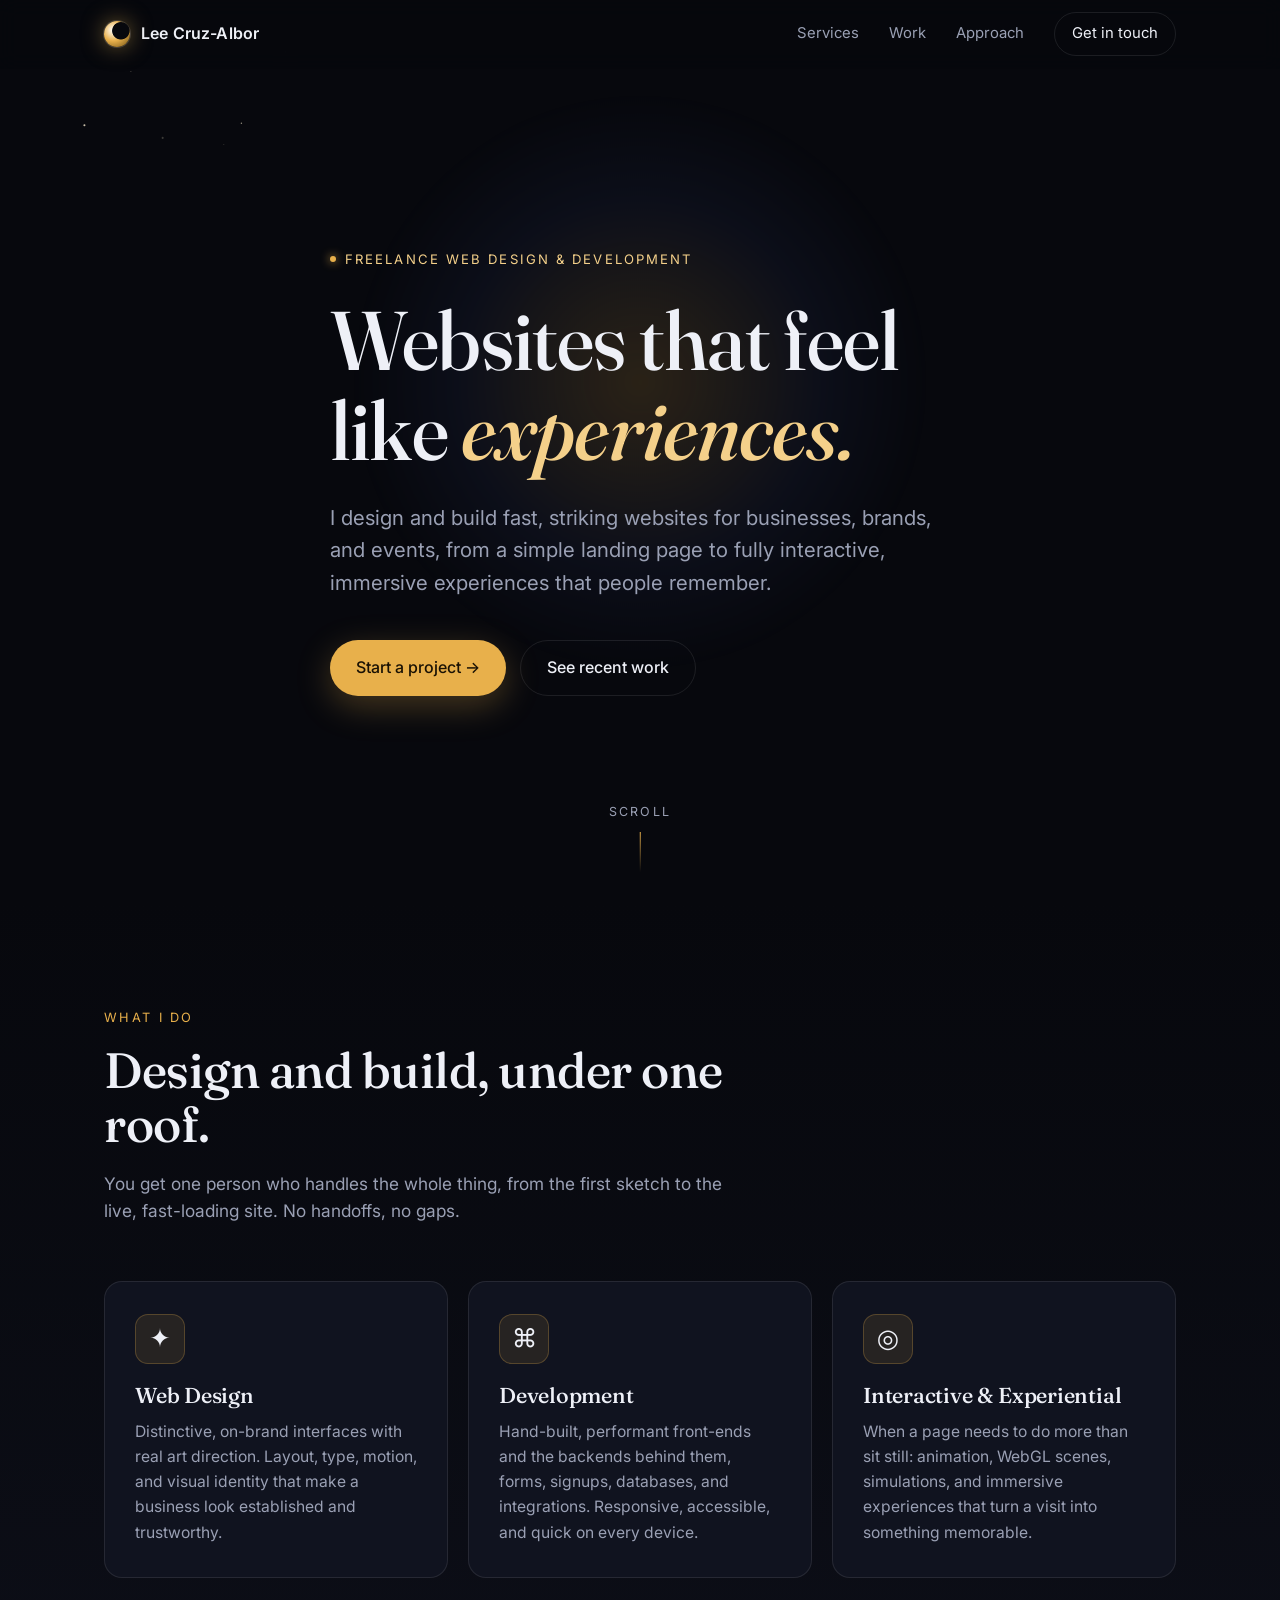
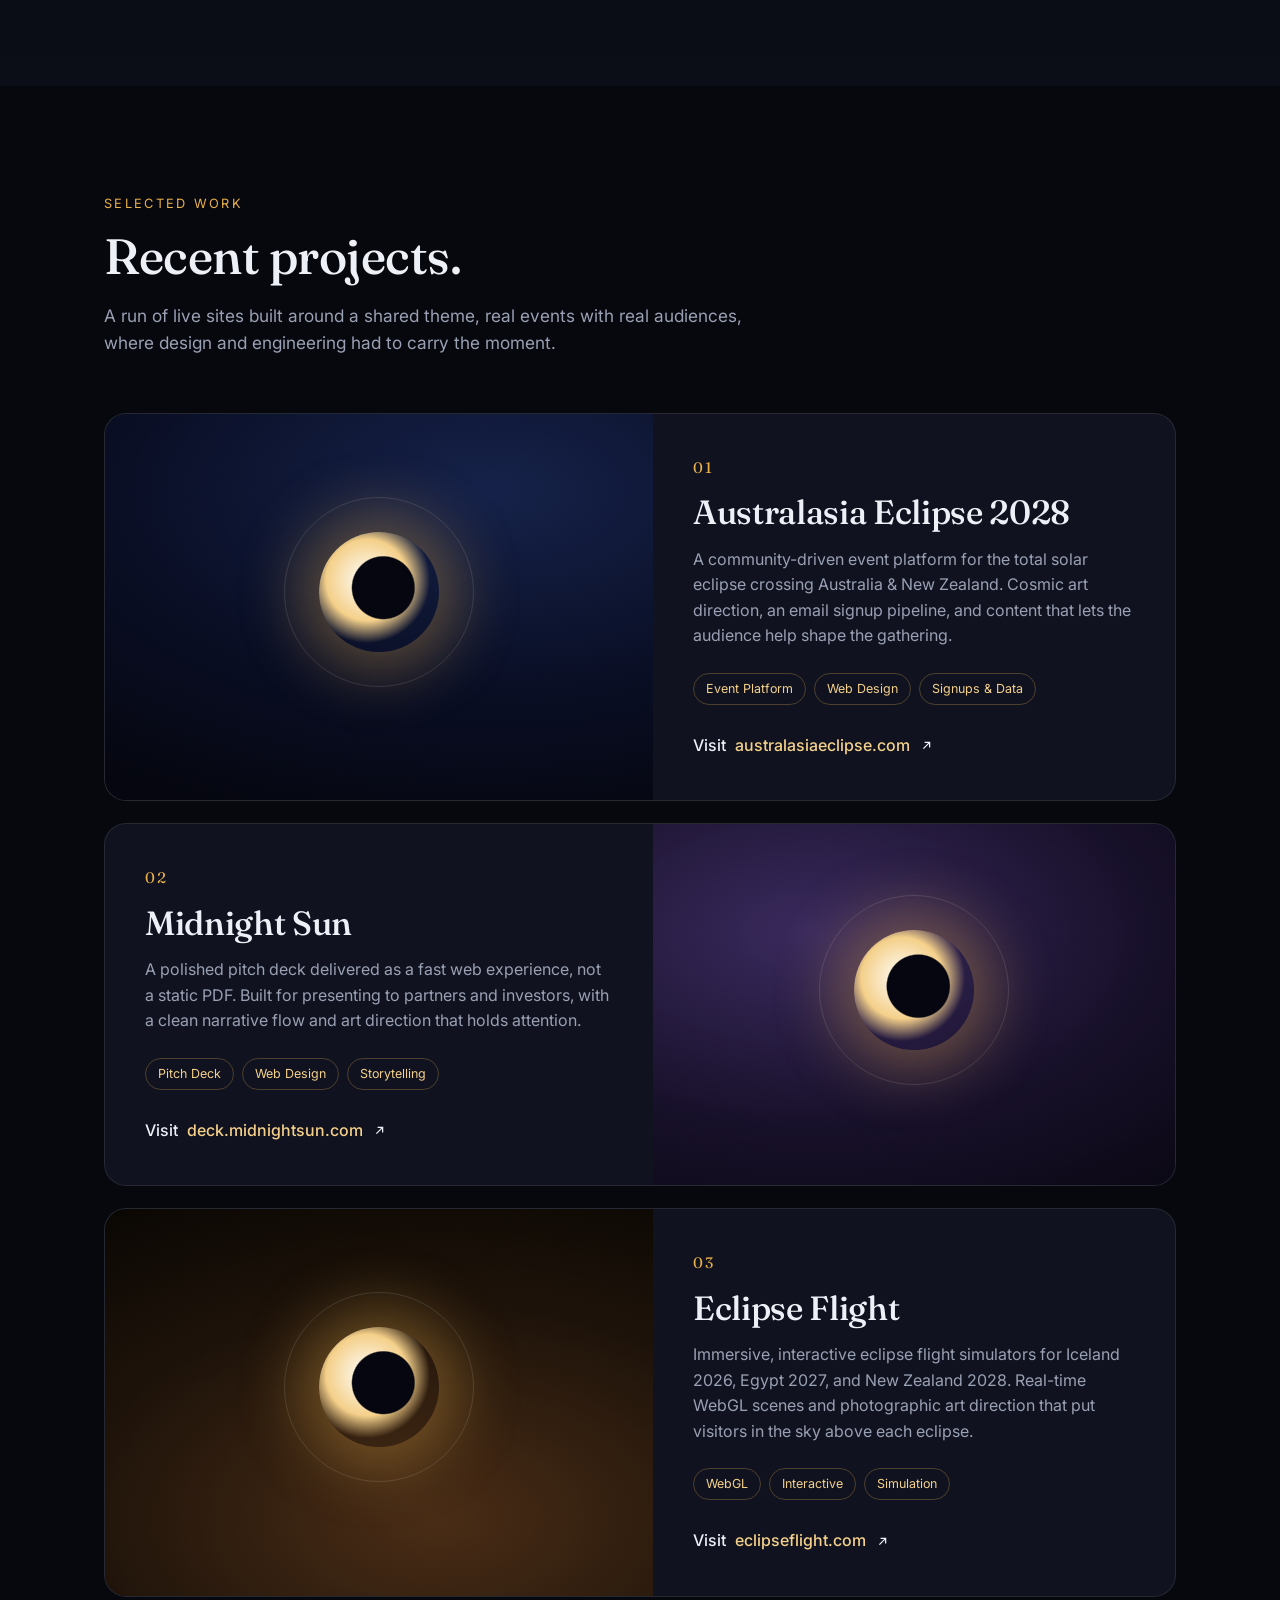
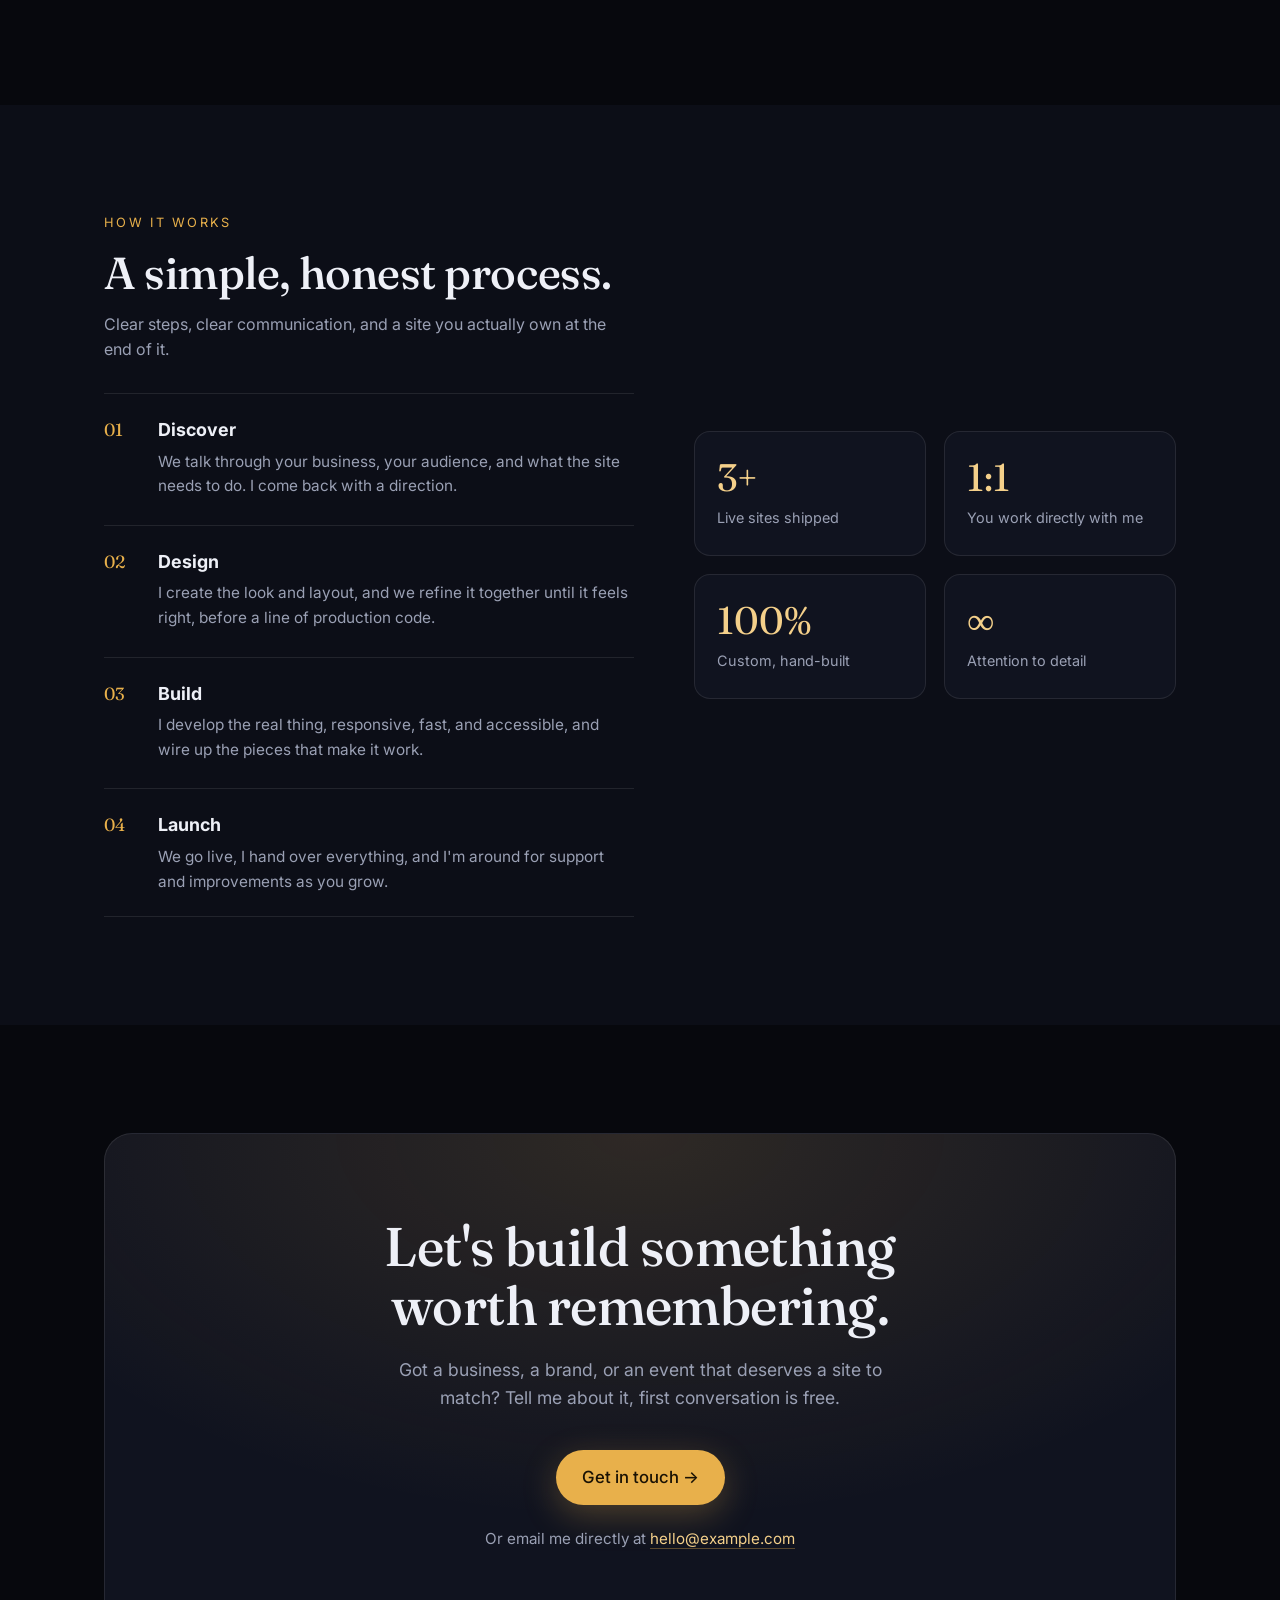
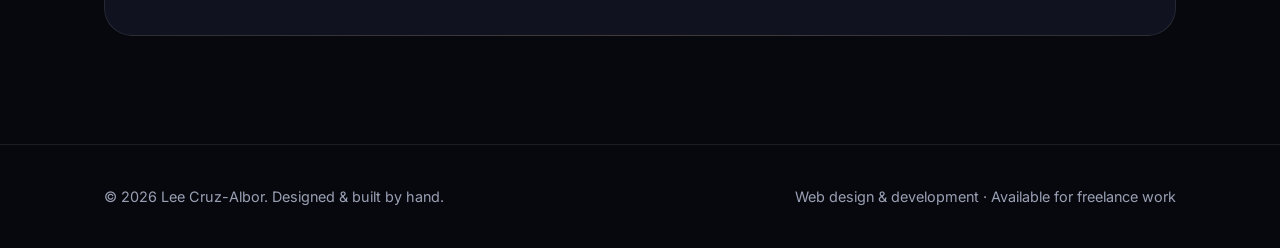
==== index.html @ 2c383660 "Add portfolio landing page Freelance web design & development portfolio showcasing three live projec" ====
<!DOCTYPE html>
<html lang="en">
<head>
<meta charset="UTF-8" />
<meta name="viewport" content="width=device-width, initial-scale=1.0" />
<title>Lee Cruz-Albor — Web Design & Development</title>
<meta name="description" content="Freelance web designer & developer. I build fast, beautiful, immersive websites and experiences for businesses, brands, and events." />
<meta property="og:title" content="Lee Cruz-Albor — Web Design & Development" />
<meta property="og:description" content="Freelance web designer & developer building immersive websites and digital experiences." />
<meta property="og:type" content="website" />
<link rel="preconnect" href="https://fonts.googleapis.com" />
<link rel="preconnect" href="https://fonts.gstatic.com" crossorigin />
<link href="https://fonts.googleapis.com/css2?family=Fraunces:opsz,wght@9..144,400;9..144,500;9..144,600&family=Inter:wght@400;500;600&display=swap" rel="stylesheet" />
<style>
  :root {
    --bg: #07080d;
    --bg-2: #0c0e17;
    --panel: #10131f;
    --line: rgba(255,255,255,0.09);
    --text: #eef0f7;
    --muted: #9aa0b4;
    --gold: #e8b04b;
    --gold-soft: #f4d08a;
    --blue: #6f8cff;
    --radius: 18px;
    --maxw: 1120px;
    --ease: cubic-bezier(.2,.7,.2,1);
  }
  * { box-sizing: border-box; }
  html { scroll-behavior: smooth; }
  body {
    margin: 0;
    background: var(--bg);
    color: var(--text);
    font-family: "Inter", system-ui, -apple-system, sans-serif;
    line-height: 1.6;
    -webkit-font-smoothing: antialiased;
    overflow-x: hidden;
  }
  a { color: inherit; text-decoration: none; }
  h1, h2, h3 { font-family: "Fraunces", Georgia, serif; font-weight: 500; line-height: 1.08; letter-spacing: -0.01em; margin: 0; }
  ::selection { background: var(--gold); color: #1a1204; }

  .wrap { max-width: var(--maxw); margin: 0 auto; padding: 0 24px; }

  /* NAV */
  header.nav {
    position: fixed; top: 0; left: 0; right: 0; z-index: 50;
    backdrop-filter: blur(10px);
    background: rgba(7,8,13,0.55);
    border-bottom: 1px solid transparent;
    transition: border-color .4s var(--ease), background .4s var(--ease);
  }
  header.nav.scrolled { border-bottom-color: var(--line); background: rgba(7,8,13,0.8); }
  .nav-inner { display: flex; align-items: center; justify-content: space-between; height: 68px; }
  .brand { display: flex; align-items: center; gap: 11px; font-weight: 600; letter-spacing: .01em; }
  .brand .mark {
    width: 26px; height: 26px; border-radius: 50%;
    background: radial-gradient(circle at 35% 35%, #fff, var(--gold) 45%, #6b4d12 100%);
    box-shadow: 0 0 0 1px rgba(255,255,255,.15), 0 0 22px rgba(232,176,75,.5);
    position: relative;
  }
  .brand .mark::after {
    content: ""; position: absolute; inset: -3px; border-radius: 50%;
    background: radial-gradient(circle at 62% 40%, var(--bg) 30%, transparent 33%);
  }
  .nav-links { display: flex; align-items: center; gap: 30px; font-size: .93rem; color: var(--muted); }
  .nav-links a { transition: color .2s; }
  .nav-links a:hover { color: var(--text); }
  .nav-cta {
    border: 1px solid var(--line); padding: 9px 17px; border-radius: 999px; color: var(--text);
    transition: border-color .25s, background .25s, transform .25s;
  }
  .nav-cta:hover { border-color: var(--gold); background: rgba(232,176,75,.08); transform: translateY(-1px); }
  @media (max-width: 720px){ .nav-links a:not(.nav-cta){ display:none; } }

  /* HERO */
  .hero { position: relative; min-height: 100svh; display: flex; align-items: center; overflow: hidden; }
  #stars { position: absolute; inset: 0; z-index: 0; }
  .hero-glow {
    position: absolute; z-index: 0; top: 8%; left: 50%; transform: translateX(-50%);
    width: 620px; height: 620px; max-width: 90vw;
    background: radial-gradient(circle, rgba(232,176,75,.16), rgba(111,140,255,.05) 42%, transparent 66%);
    filter: blur(6px); pointer-events: none;
  }
  .hero-inner { position: relative; z-index: 2; padding: 120px 0 80px; }
  .eyebrow {
    display: inline-flex; align-items: center; gap: 9px; font-size: .82rem; letter-spacing: .16em;
    text-transform: uppercase; color: var(--gold-soft); margin-bottom: 26px;
  }
  .eyebrow .dot { width: 6px; height: 6px; border-radius: 50%; background: var(--gold); box-shadow: 0 0 10px var(--gold); }
  .hero h1 { font-size: clamp(2.6rem, 7vw, 5.2rem); }
  .hero h1 .accent { font-style: italic; color: var(--gold-soft); }
  .hero p.lead { max-width: 620px; font-size: clamp(1.05rem, 2vw, 1.28rem); color: var(--muted); margin: 26px 0 0; }
  .hero-actions { display: flex; flex-wrap: wrap; gap: 14px; margin-top: 40px; }
  .btn {
    display: inline-flex; align-items: center; gap: 10px; padding: 14px 26px; border-radius: 999px;
    font-weight: 500; font-size: 1rem; transition: transform .25s var(--ease), box-shadow .25s, background .25s;
  }
  .btn-primary { background: var(--gold); color: #1a1204; box-shadow: 0 10px 34px rgba(232,176,75,.28); }
  .btn-primary:hover { transform: translateY(-2px); box-shadow: 0 14px 40px rgba(232,176,75,.4); }
  .btn-ghost { border: 1px solid var(--line); color: var(--text); }
  .btn-ghost:hover { border-color: var(--gold); transform: translateY(-2px); }
  .scroll-hint { position: absolute; bottom: 28px; left: 50%; transform: translateX(-50%); z-index: 2; color: var(--muted); font-size: .78rem; letter-spacing: .18em; text-transform: uppercase; display: flex; flex-direction: column; align-items: center; gap: 10px; }
  .scroll-hint .line { width: 1px; height: 40px; background: linear-gradient(var(--gold), transparent); animation: drop 2.2s var(--ease) infinite; }
  @keyframes drop { 0%{ transform: scaleY(0); transform-origin: top; } 45%{ transform: scaleY(1); transform-origin: top; } 55%{ transform: scaleY(1); transform-origin: bottom; } 100%{ transform: scaleY(0); transform-origin: bottom; } }

  /* SECTION SHELL */
  section { position: relative; padding: 108px 0; }
  .section-head { max-width: 640px; margin-bottom: 56px; }
  .section-tag { font-size: .8rem; letter-spacing: .18em; text-transform: uppercase; color: var(--gold); margin-bottom: 16px; display: block; }
  .section-head h2 { font-size: clamp(2rem, 4.5vw, 3.1rem); }
  .section-head p { color: var(--muted); font-size: 1.08rem; margin-top: 18px; }

  /* SERVICES */
  .services { background: linear-gradient(var(--bg), var(--bg-2)); }
  .service-grid { display: grid; grid-template-columns: repeat(3, 1fr); gap: 20px; }
  @media (max-width: 860px){ .service-grid { grid-template-columns: 1fr; } }
  .card {
    background: var(--panel); border: 1px solid var(--line); border-radius: var(--radius);
    padding: 32px 30px; transition: transform .3s var(--ease), border-color .3s, background .3s;
  }
  .card:hover { transform: translateY(-4px); border-color: rgba(232,176,75,.4); }
  .card .ico { font-size: 1.6rem; margin-bottom: 20px; display: inline-grid; place-items: center; width: 50px; height: 50px; border-radius: 13px; background: rgba(232,176,75,.1); border: 1px solid rgba(232,176,75,.25); }
  .card h3 { font-size: 1.35rem; margin-bottom: 12px; }
  .card p { color: var(--muted); font-size: .98rem; margin: 0; }

  /* WORK */
  .work-grid { display: grid; gap: 22px; }
  .project {
    display: grid; grid-template-columns: 1.05fr 1fr; gap: 0; overflow: hidden;
    background: var(--panel); border: 1px solid var(--line); border-radius: 22px;
    transition: border-color .35s, transform .35s var(--ease);
  }
  .project:hover { border-color: rgba(232,176,75,.45); transform: translateY(-3px); }
  .project:nth-child(even) .project-visual { order: 2; }
  @media (max-width: 820px){ .project { grid-template-columns: 1fr; } .project:nth-child(even) .project-visual { order: 0; } }
  .project-visual { position: relative; min-height: 300px; overflow: hidden; }
  .project-visual .scene { position: absolute; inset: 0; }
  .project-body { padding: 42px 40px; display: flex; flex-direction: column; justify-content: center; }
  .project-body .num { font-family: "Fraunces", serif; color: var(--gold); font-size: .95rem; letter-spacing: .1em; margin-bottom: 14px; }
  .project-body h3 { font-size: clamp(1.6rem, 3vw, 2.1rem); }
  .project-body .desc { color: var(--muted); margin: 16px 0 24px; }
  .tags { display: flex; flex-wrap: wrap; gap: 8px; margin-bottom: 28px; }
  .tag { font-size: .78rem; color: var(--gold-soft); border: 1px solid rgba(232,176,75,.28); padding: 5px 12px; border-radius: 999px; }
  .visit { display: inline-flex; align-items: center; gap: 9px; font-weight: 500; color: var(--text); width: fit-content; }
  .visit .url { color: var(--gold-soft); }
  .visit svg { transition: transform .25s var(--ease); }
  .project:hover .visit svg { transform: translate(3px,-3px); }

  /* project scene gradients */
  .scene.s-aus { background: radial-gradient(120% 90% at 70% 20%, #16224a 0%, #0a0f26 55%, #05060f 100%); }
  .scene.s-deck { background: radial-gradient(120% 100% at 30% 30%, #3a2a5e 0%, #171029 55%, #08060f 100%); }
  .scene.s-flight { background: radial-gradient(120% 100% at 60% 80%, #4a2d16 0%, #1e130a 55%, #070502 100%); }
  .scene .corona {
    position: absolute; top: 46%; left: 50%; width: 120px; height: 120px; transform: translate(-50%,-50%); border-radius: 50%;
    background: radial-gradient(circle at 40% 40%, #fff, var(--gold-soft) 40%, transparent 62%);
    box-shadow: 0 0 60px 20px rgba(232,176,75,.35);
  }
  .scene .corona::after { content:""; position:absolute; inset: 14%; border-radius:50%; background: radial-gradient(circle at 55% 45%, #05060f 46%, transparent 48%); }
  .scene .ring { position:absolute; top:46%; left:50%; width:190px; height:190px; transform: translate(-50%,-50%); border-radius:50%; border:1px solid rgba(255,255,255,.12); }

  /* APPROACH */
  .approach { background: var(--bg-2); }
  .approach-grid { display: grid; grid-template-columns: 1.1fr 1fr; gap: 60px; align-items: center; }
  @media (max-width: 860px){ .approach-grid { grid-template-columns: 1fr; gap: 36px; } }
  .steps { display: grid; gap: 4px; }
  .step { display: flex; gap: 20px; padding: 22px 0; border-top: 1px solid var(--line); }
  .step:last-child { border-bottom: 1px solid var(--line); }
  .step .k { font-family: "Fraunces", serif; color: var(--gold); font-size: 1.1rem; min-width: 34px; }
  .step h4 { margin: 0 0 5px; font-size: 1.12rem; }
  .step p { margin: 0; color: var(--muted); font-size: .96rem; }
  .stat-block { display: grid; grid-template-columns: 1fr 1fr; gap: 18px; }
  .stat { background: var(--panel); border: 1px solid var(--line); border-radius: 16px; padding: 26px 22px; }
  .stat .big { font-family: "Fraunces", serif; font-size: 2.4rem; color: var(--gold-soft); line-height: 1; }
  .stat .lbl { color: var(--muted); font-size: .9rem; margin-top: 10px; }

  /* CONTACT */
  .contact { text-align: center; }
  .contact-card {
    position: relative; overflow: hidden; border-radius: 28px; border: 1px solid var(--line);
    background: radial-gradient(120% 140% at 50% 0%, rgba(232,176,75,.14), transparent 55%), var(--panel);
    padding: 84px 32px;
  }
  .contact h2 { font-size: clamp(2.1rem, 5vw, 3.4rem); }
  .contact p { color: var(--muted); max-width: 520px; margin: 20px auto 38px; font-size: 1.1rem; }
  .contact .btn-primary { font-size: 1.05rem; }
  .contact .alt { margin-top: 22px; font-size: .95rem; color: var(--muted); }
  .contact .alt a { color: var(--gold-soft); border-bottom: 1px solid rgba(232,176,75,.35); }

  /* FOOTER */
  footer { border-top: 1px solid var(--line); padding: 40px 0; color: var(--muted); font-size: .9rem; }
  .foot-inner { display: flex; align-items: center; justify-content: space-between; flex-wrap: wrap; gap: 14px; }

  /* reveal */
  .reveal { opacity: 0; transform: translateY(24px); transition: opacity .7s var(--ease), transform .7s var(--ease); }
  .reveal.in { opacity: 1; transform: none; }
  @media (prefers-reduced-motion: reduce) {
    .reveal { opacity: 1; transform: none; transition: none; }
    .scroll-hint .line { animation: none; }
    html { scroll-behavior: auto; }
  }
</style>
</head>
<body>

<header class="nav" id="nav">
  <div class="wrap nav-inner">
    <a class="brand" href="#top"><span class="mark"></span> Lee Cruz-Albor</a>
    <nav class="nav-links">
      <a href="#services">Services</a>
      <a href="#work">Work</a>
      <a href="#approach">Approach</a>
      <a href="#contact" class="nav-cta">Get in touch</a>
    </nav>
  </div>
</header>

<main id="top">
  <!-- HERO -->
  <section class="hero">
    <canvas id="stars"></canvas>
    <div class="hero-glow"></div>
    <div class="wrap hero-inner">
      <span class="eyebrow"><span class="dot"></span> Freelance web design &amp; development</span>
      <h1>Websites that feel<br>like <span class="accent">experiences.</span></h1>
      <p class="lead">I design and build fast, striking websites for businesses, brands, and events, from a simple landing page to fully interactive, immersive experiences that people remember.</p>
      <div class="hero-actions">
        <a href="#contact" class="btn btn-primary">Start a project →</a>
        <a href="#work" class="btn btn-ghost">See recent work</a>
      </div>
    </div>
    <div class="scroll-hint"><span>Scroll</span><span class="line"></span></div>
  </section>

  <!-- SERVICES -->
  <section class="services" id="services">
    <div class="wrap">
      <div class="section-head reveal">
        <span class="section-tag">What I do</span>
        <h2>Design and build, under one roof.</h2>
        <p>You get one person who handles the whole thing, from the first sketch to the live, fast-loading site. No handoffs, no gaps.</p>
      </div>
      <div class="service-grid">
        <div class="card reveal">
          <span class="ico">✦</span>
          <h3>Web Design</h3>
          <p>Distinctive, on-brand interfaces with real art direction. Layout, type, motion, and visual identity that make a business look established and trustworthy.</p>
        </div>
        <div class="card reveal">
          <span class="ico">⌘</span>
          <h3>Development</h3>
          <p>Hand-built, performant front-ends and the backends behind them, forms, signups, databases, and integrations. Responsive, accessible, and quick on every device.</p>
        </div>
        <div class="card reveal">
          <span class="ico">◎</span>
          <h3>Interactive &amp; Experiential</h3>
          <p>When a page needs to do more than sit still: animation, WebGL scenes, simulations, and immersive experiences that turn a visit into something memorable.</p>
        </div>
      </div>
    </div>
  </section>

  <!-- WORK -->
  <section id="work">
    <div class="wrap">
      <div class="section-head reveal">
        <span class="section-tag">Selected work</span>
        <h2>Recent projects.</h2>
        <p>A run of live sites built around a shared theme, real events with real audiences, where design and engineering had to carry the moment.</p>
      </div>

      <div class="work-grid">
        <!-- Project 1 -->
        <article class="project reveal">
          <div class="project-visual"><div class="scene s-aus"><div class="ring"></div><div class="corona"></div></div></div>
          <div class="project-body">
            <div class="num">01</div>
            <h3>Australasia Eclipse 2028</h3>
            <p class="desc">A community-driven event platform for the total solar eclipse crossing Australia &amp; New Zealand. Cosmic art direction, an email signup pipeline, and content that lets the audience help shape the gathering.</p>
            <div class="tags"><span class="tag">Event Platform</span><span class="tag">Web Design</span><span class="tag">Signups &amp; Data</span></div>
            <a class="visit" href="https://australasiaeclipse.com" target="_blank" rel="noopener">Visit <span class="url">australasiaeclipse.com</span>
              <svg width="15" height="15" viewBox="0 0 24 24" fill="none" stroke="currentColor" stroke-width="2"><path d="M7 17 17 7M9 7h8v8"/></svg></a>
          </div>
        </article>

        <!-- Project 2 -->
        <article class="project reveal">
          <div class="project-visual"><div class="scene s-deck"><div class="ring"></div><div class="corona"></div></div></div>
          <div class="project-body">
            <div class="num">02</div>
            <h3>Midnight Sun</h3>
            <p class="desc">A polished pitch deck delivered as a fast web experience, not a static PDF. Built for presenting to partners and investors, with a clean narrative flow and art direction that holds attention.</p>
            <div class="tags"><span class="tag">Pitch Deck</span><span class="tag">Web Design</span><span class="tag">Storytelling</span></div>
            <a class="visit" href="https://deck.midnightsun.com" target="_blank" rel="noopener">Visit <span class="url">deck.midnightsun.com</span>
              <svg width="15" height="15" viewBox="0 0 24 24" fill="none" stroke="currentColor" stroke-width="2"><path d="M7 17 17 7M9 7h8v8"/></svg></a>
          </div>
        </article>

        <!-- Project 3 -->
        <article class="project reveal">
          <div class="project-visual"><div class="scene s-flight"><div class="ring"></div><div class="corona"></div></div></div>
          <div class="project-body">
            <div class="num">03</div>
            <h3>Eclipse Flight</h3>
            <p class="desc">Immersive, interactive eclipse flight simulators for Iceland 2026, Egypt 2027, and New Zealand 2028. Real-time WebGL scenes and photographic art direction that put visitors in the sky above each eclipse.</p>
            <div class="tags"><span class="tag">WebGL</span><span class="tag">Interactive</span><span class="tag">Simulation</span></div>
            <a class="visit" href="https://eclipseflight.com" target="_blank" rel="noopener">Visit <span class="url">eclipseflight.com</span>
              <svg width="15" height="15" viewBox="0 0 24 24" fill="none" stroke="currentColor" stroke-width="2"><path d="M7 17 17 7M9 7h8v8"/></svg></a>
          </div>
        </article>
      </div>
    </div>
  </section>

  <!-- APPROACH -->
  <section class="approach" id="approach">
    <div class="wrap approach-grid">
      <div class="reveal">
        <span class="section-tag">How it works</span>
        <h2 style="font-size:clamp(1.9rem,4vw,2.8rem); margin-bottom:14px;">A simple, honest process.</h2>
        <p style="color:var(--muted); margin:0 0 30px;">Clear steps, clear communication, and a site you actually own at the end of it.</p>
        <div class="steps">
          <div class="step"><span class="k">01</span><div><h4>Discover</h4><p>We talk through your business, your audience, and what the site needs to do. I come back with a direction.</p></div></div>
          <div class="step"><span class="k">02</span><div><h4>Design</h4><p>I create the look and layout, and we refine it together until it feels right, before a line of production code.</p></div></div>
          <div class="step"><span class="k">03</span><div><h4>Build</h4><p>I develop the real thing, responsive, fast, and accessible, and wire up the pieces that make it work.</p></div></div>
          <div class="step"><span class="k">04</span><div><h4>Launch</h4><p>We go live, I hand over everything, and I'm around for support and improvements as you grow.</p></div></div>
        </div>
      </div>
      <div class="reveal">
        <div class="stat-block">
          <div class="stat"><div class="big">3+</div><div class="lbl">Live sites shipped</div></div>
          <div class="stat"><div class="big">1:1</div><div class="lbl">You work directly with me</div></div>
          <div class="stat"><div class="big">100%</div><div class="lbl">Custom, hand-built</div></div>
          <div class="stat"><div class="big">∞</div><div class="lbl">Attention to detail</div></div>
        </div>
      </div>
    </div>
  </section>

  <!-- CONTACT -->
  <section class="contact" id="contact">
    <div class="wrap">
      <div class="contact-card reveal">
        <h2>Let's build something<br>worth remembering.</h2>
        <p>Got a business, a brand, or an event that deserves a site to match? Tell me about it, first conversation is free.</p>
        <a href="mailto:hello@example.com?subject=Website%20project" class="btn btn-primary" id="contactBtn">Get in touch →</a>
        <div class="alt">Or email me directly at <a href="mailto:hello@example.com" id="contactEmail">hello@example.com</a></div>
      </div>
    </div>
  </section>
</main>

<footer>
  <div class="wrap foot-inner">
    <span>© <span id="yr"></span> Lee Cruz-Albor. Designed &amp; built by hand.</span>
    <span>Web design &amp; development · Available for freelance work</span>
  </div>
</footer>

<script>
  // year
  document.getElementById('yr').textContent = new Date().getFullYear();

  // nav shadow
  const nav = document.getElementById('nav');
  const onScroll = () => nav.classList.toggle('scrolled', window.scrollY > 20);
  onScroll(); window.addEventListener('scroll', onScroll, { passive: true });

  // reveal on scroll
  const io = new IntersectionObserver((entries) => {
    entries.forEach((e, i) => {
      if (e.isIntersecting) { e.target.style.transitionDelay = (i % 3) * 80 + 'ms'; e.target.classList.add('in'); io.unobserve(e.target); }
    });
  }, { threshold: 0.14 });
  document.querySelectorAll('.reveal').forEach(el => io.observe(el));

  // starfield hero
  (function () {
    if (window.matchMedia('(prefers-reduced-motion: reduce)').matches) return;
    const cv = document.getElementById('stars');
    const ctx = cv.getContext('2d');
    let w, h, dpr, stars;
    function init() {
      dpr = Math.min(window.devicePixelRatio || 1, 2);
      w = cv.clientWidth; h = cv.clientHeight;
      cv.width = w * dpr; cv.height = h * dpr; ctx.setTransform(dpr, 0, 0, dpr, 0, 0);
      const count = Math.min(220, Math.floor(w * h / 7000));
      stars = Array.from({ length: count }, () => ({
        x: Math.random() * w, y: Math.random() * h,
        r: Math.random() * 1.3 + 0.2,
        a: Math.random() * 0.6 + 0.15,
        tw: Math.random() * 0.02 + 0.004,
        ph: Math.random() * Math.PI * 2
      }));
    }
    function draw(t) {
      ctx.clearRect(0, 0, w, h);
      for (const s of stars) {
        const alpha = s.a + Math.sin(t * s.tw + s.ph) * 0.18;
        ctx.beginPath();
        ctx.arc(s.x, s.y, s.r, 0, Math.PI * 2);
        ctx.fillStyle = 'rgba(255,244,214,' + Math.max(0, alpha) + ')';
        ctx.fill();
      }
      requestAnimationFrame(draw);
    }
    const ro = () => init();
    init(); requestAnimationFrame(draw);
    window.addEventListener('resize', ro);
  })();
</script>
</body>
</html>
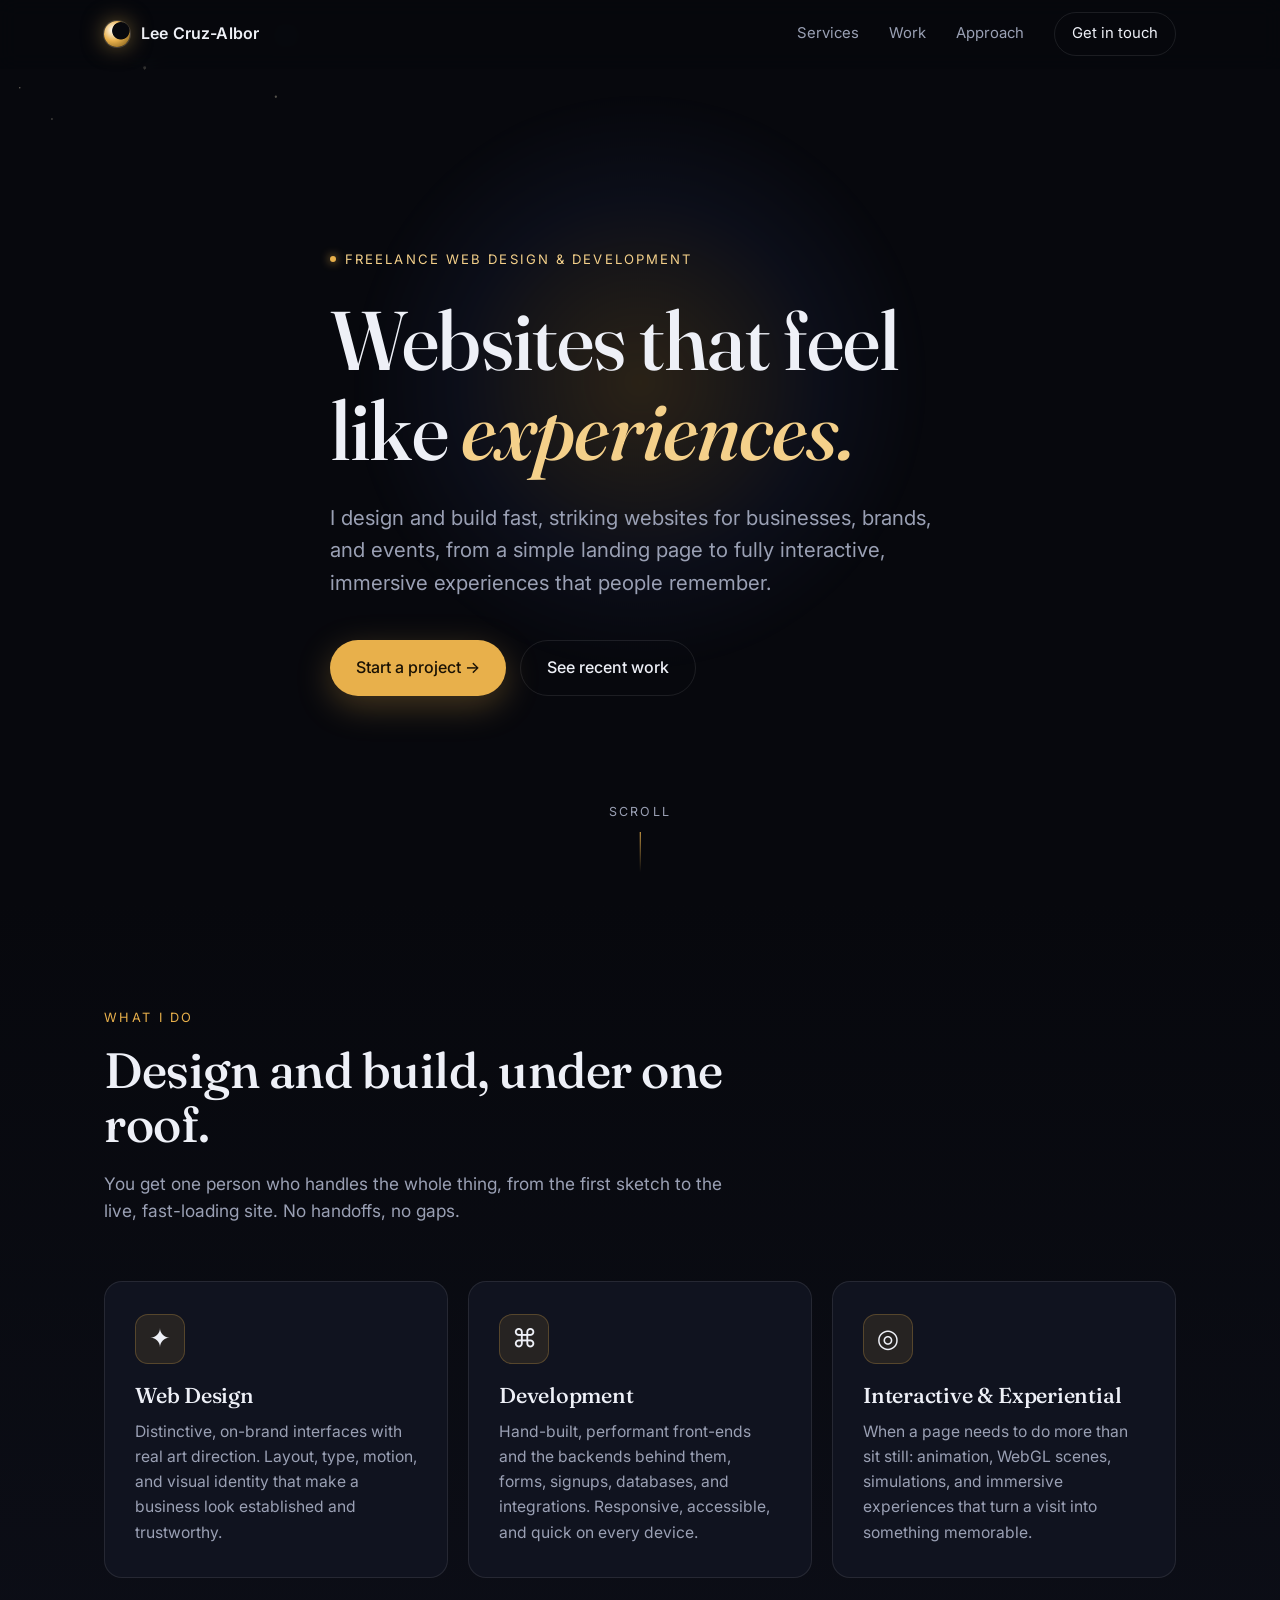
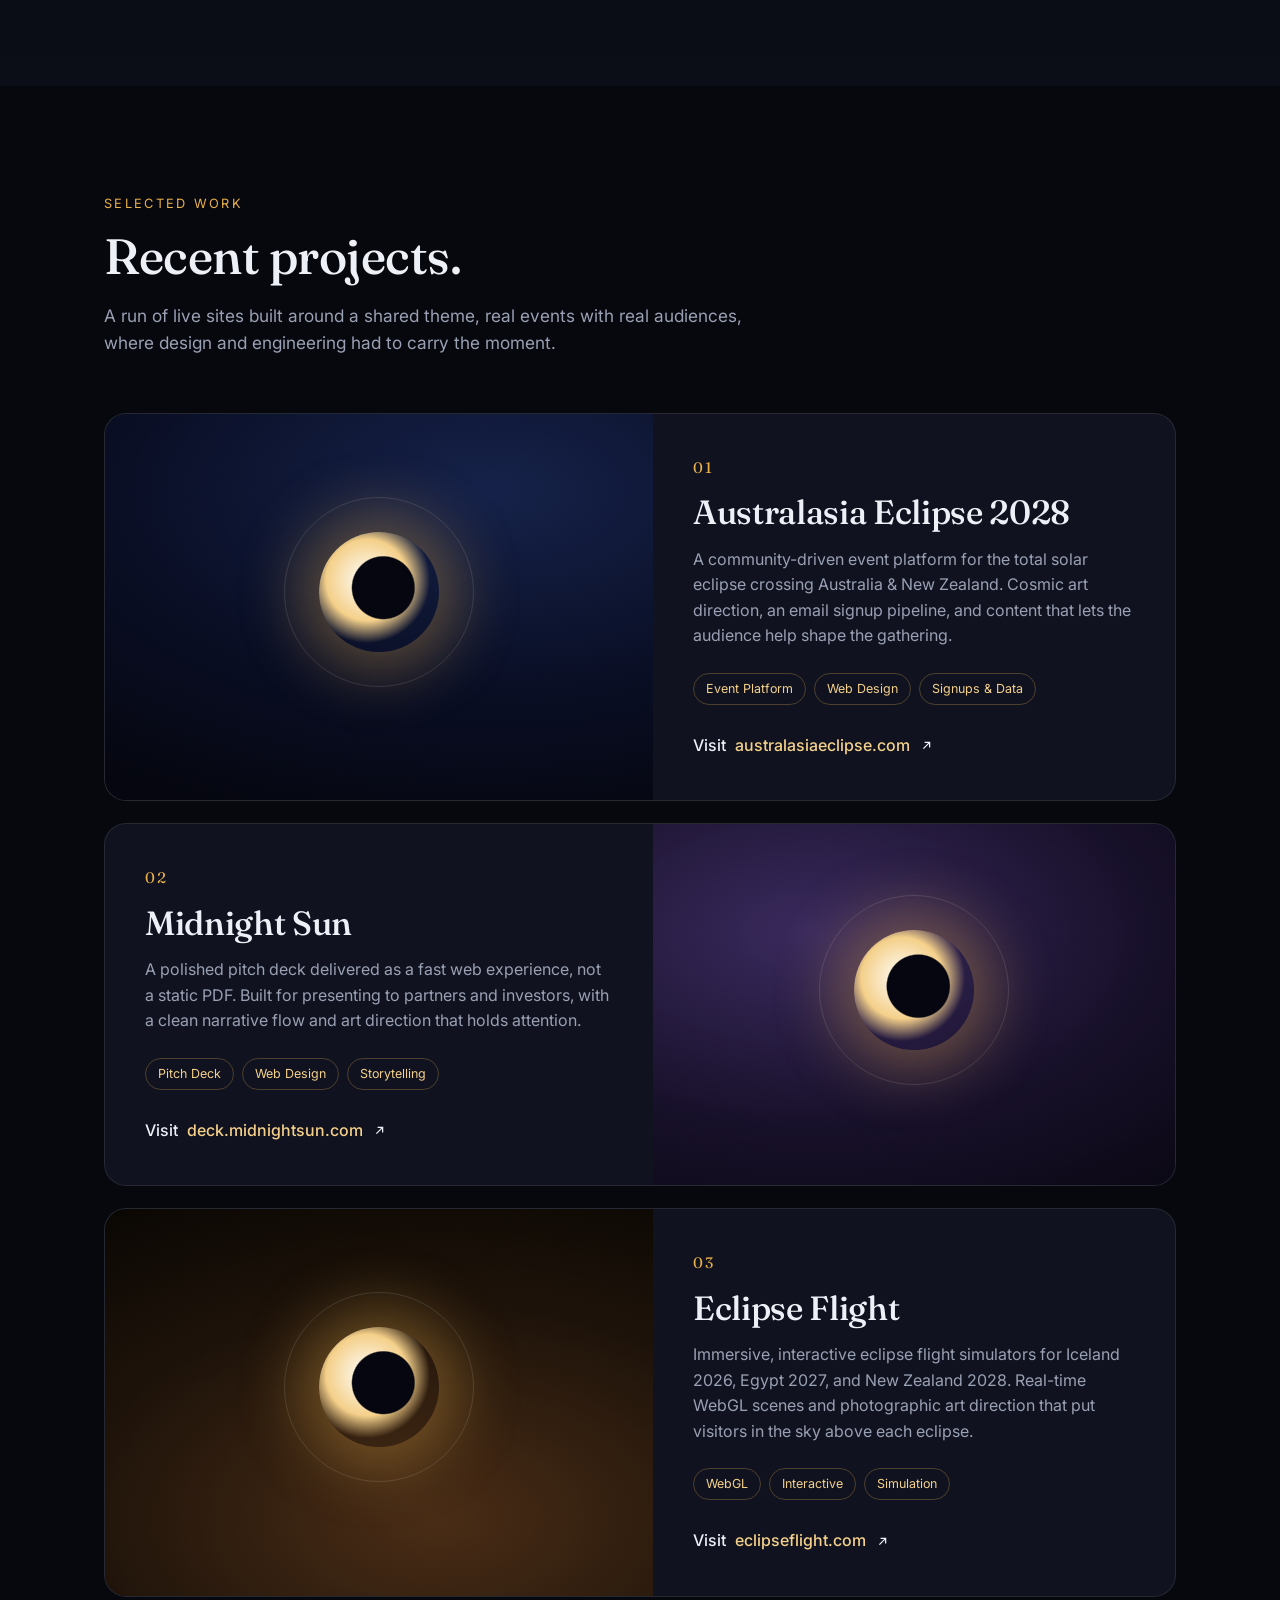
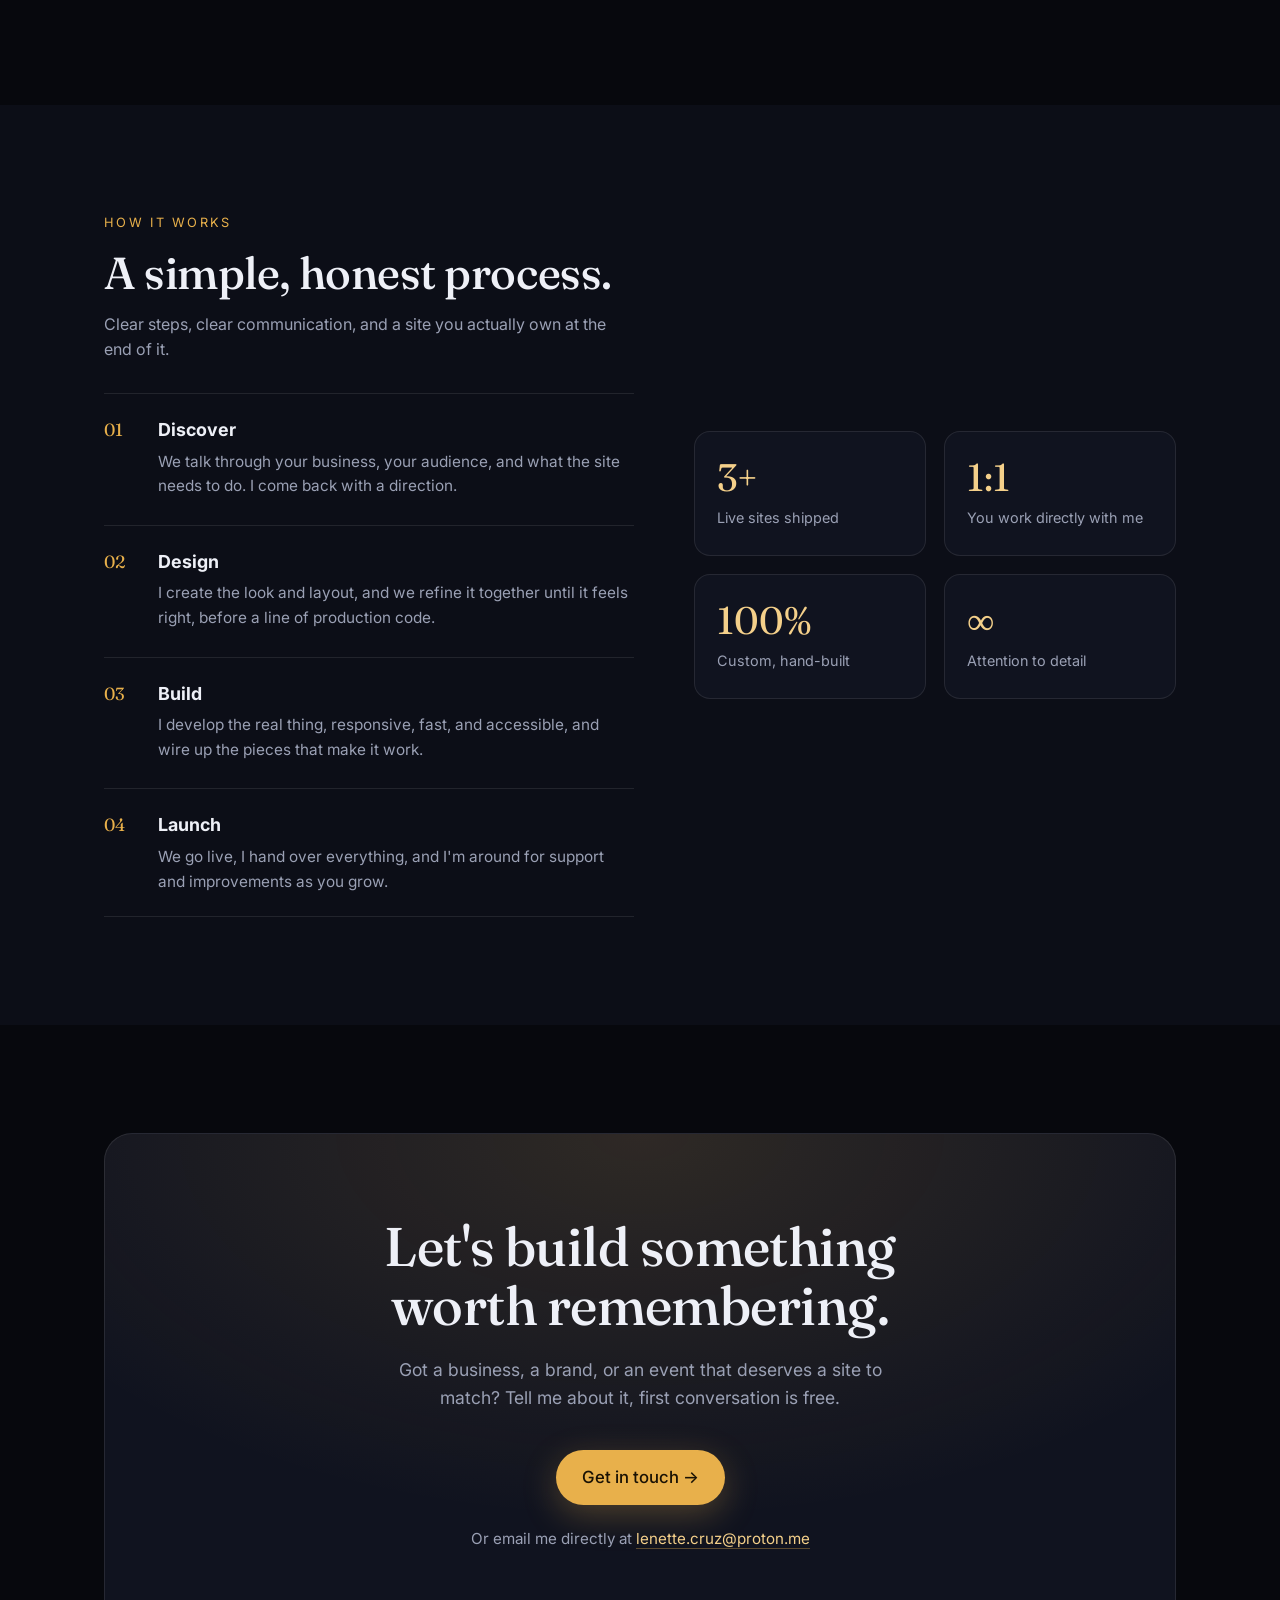
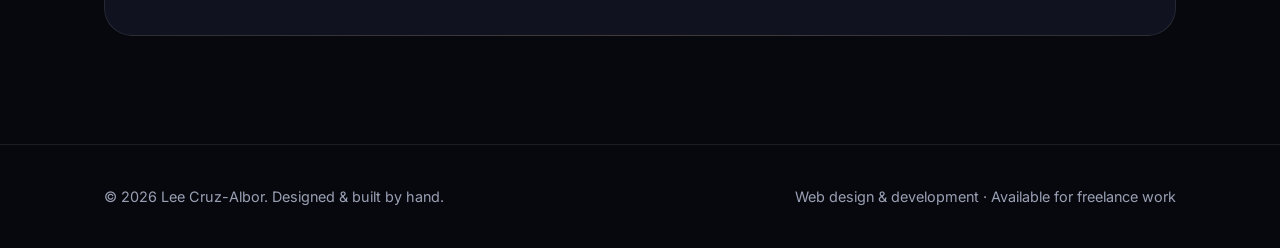
==== commit e9fa2f35: "Wire up contact email" ====
--- a/index.html
+++ b/index.html
@@ -344,8 +344,8 @@
       <div class="contact-card reveal">
         <h2>Let's build something<br>worth remembering.</h2>
         <p>Got a business, a brand, or an event that deserves a site to match? Tell me about it, first conversation is free.</p>
-        <a href="mailto:hello@example.com?subject=Website%20project" class="btn btn-primary" id="contactBtn">Get in touch →</a>
-        <div class="alt">Or email me directly at <a href="mailto:hello@example.com" id="contactEmail">hello@example.com</a></div>
+        <a href="mailto:lenette.cruz@proton.me?subject=Website%20project" class="btn btn-primary" id="contactBtn">Get in touch →</a>
+        <div class="alt">Or email me directly at <a href="mailto:lenette.cruz@proton.me" id="contactEmail">lenette.cruz@proton.me</a></div>
       </div>
     </div>
   </section>
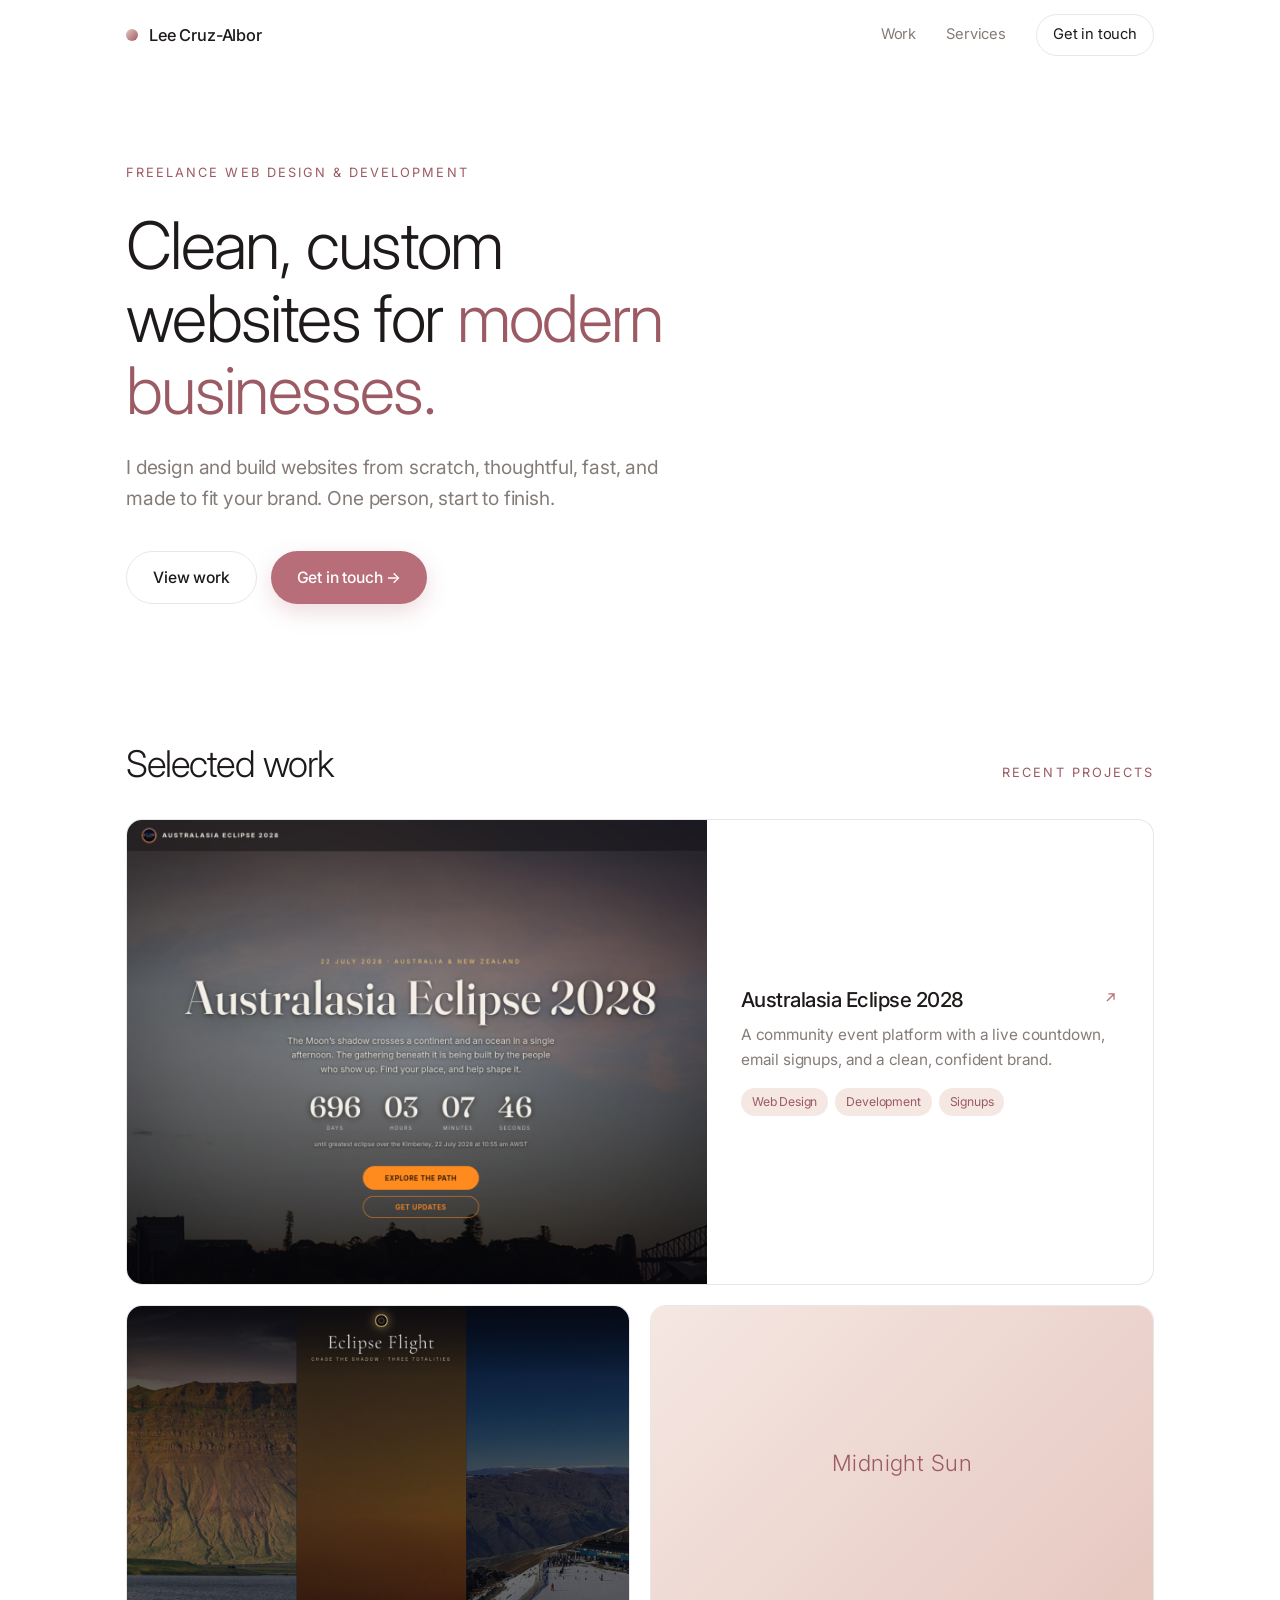
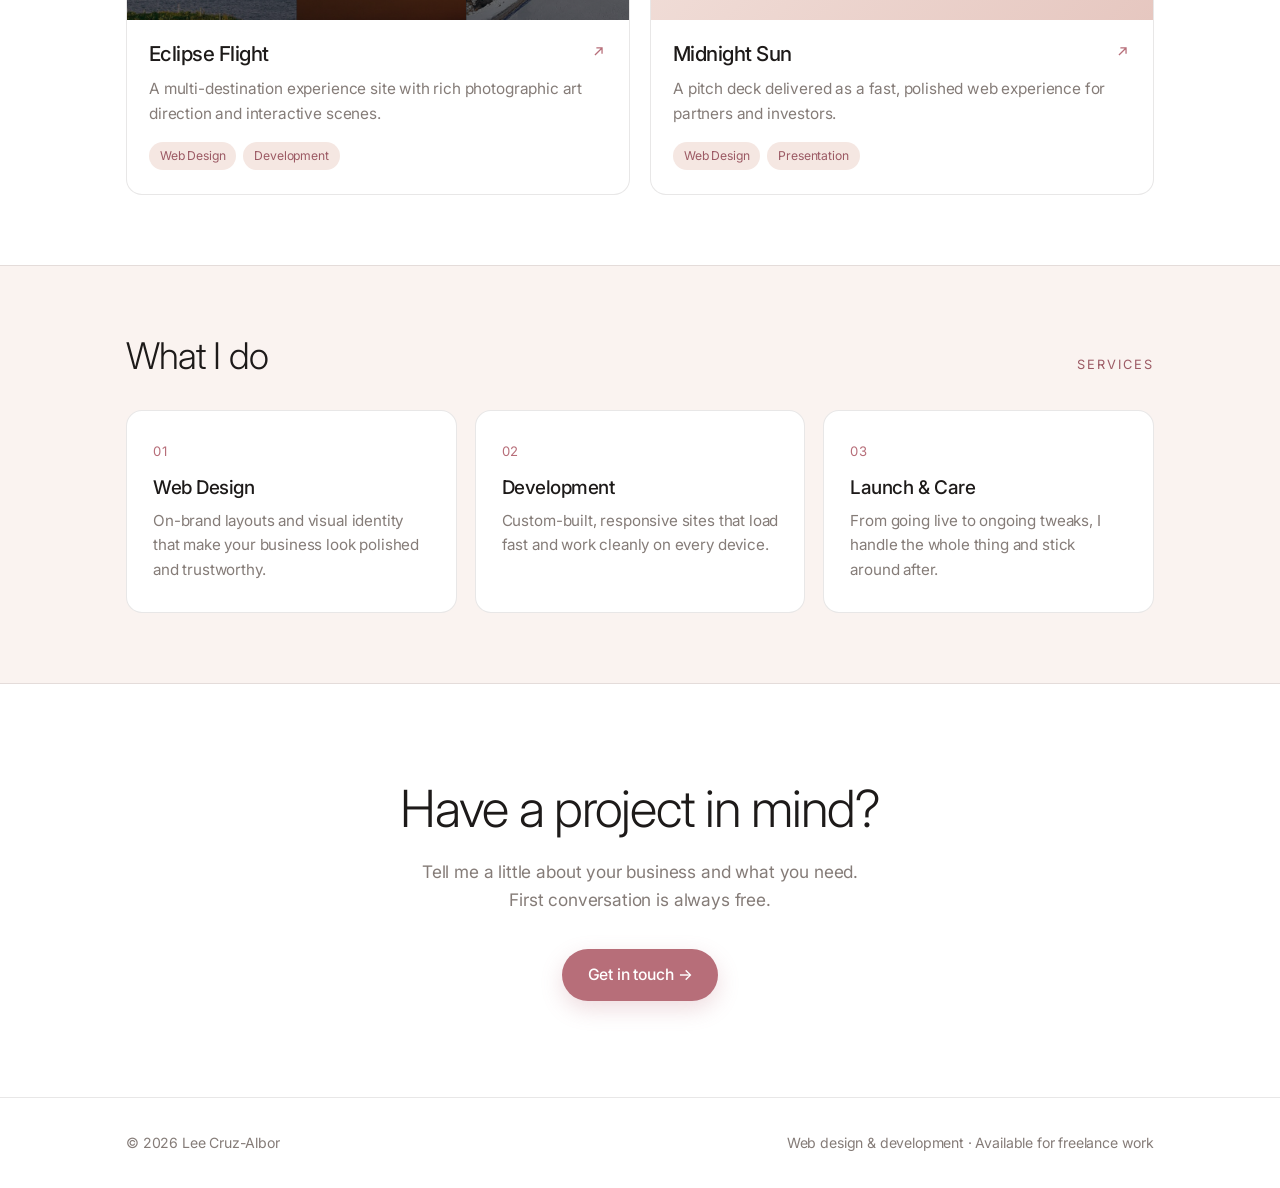
==== commit 4214fa4c: "Redesign: minimalist tile layout, white and rose gold, real site thumbnails" ====
--- a/index.html
+++ b/index.html
@@ -4,335 +4,222 @@
 <meta charset="UTF-8" />
 <meta name="viewport" content="width=device-width, initial-scale=1.0" />
 <title>Lee Cruz-Albor — Web Design & Development</title>
-<meta name="description" content="Freelance web designer & developer. I build fast, beautiful, immersive websites and experiences for businesses, brands, and events." />
+<meta name="description" content="Freelance web designer and developer. Clean, custom websites for businesses and brands." />
 <meta property="og:title" content="Lee Cruz-Albor — Web Design & Development" />
-<meta property="og:description" content="Freelance web designer & developer building immersive websites and digital experiences." />
+<meta property="og:description" content="Freelance web designer and developer. Clean, custom websites for businesses and brands." />
 <meta property="og:type" content="website" />
 <link rel="preconnect" href="https://fonts.googleapis.com" />
 <link rel="preconnect" href="https://fonts.gstatic.com" crossorigin />
-<link href="https://fonts.googleapis.com/css2?family=Fraunces:opsz,wght@9..144,400;9..144,500;9..144,600&family=Inter:wght@400;500;600&display=swap" rel="stylesheet" />
+<link href="https://fonts.googleapis.com/css2?family=Inter:wght@300;400;500;600&display=swap" rel="stylesheet" />
 <style>
   :root {
-    --bg: #07080d;
-    --bg-2: #0c0e17;
-    --panel: #10131f;
-    --line: rgba(255,255,255,0.09);
-    --text: #eef0f7;
-    --muted: #9aa0b4;
-    --gold: #e8b04b;
-    --gold-soft: #f4d08a;
-    --blue: #6f8cff;
-    --radius: 18px;
-    --maxw: 1120px;
-    --ease: cubic-bezier(.2,.7,.2,1);
+    --bg: #ffffff;
+    --blush: #faf3f0;
+    --ink: #1d1a19;
+    --muted: #857c78;
+    --line: rgba(29,26,25,0.10);
+    --rose: #b76e79;
+    --rose-deep: #9c5a64;
+    --rose-soft: #e6c7c0;
+    --rose-tint: #f5e7e2;
+    --radius: 16px;
+    --maxw: 1080px;
+    --ease: cubic-bezier(.22,.7,.2,1);
   }
   * { box-sizing: border-box; }
   html { scroll-behavior: smooth; }
   body {
-    margin: 0;
-    background: var(--bg);
-    color: var(--text);
+    margin: 0; background: var(--bg); color: var(--ink);
     font-family: "Inter", system-ui, -apple-system, sans-serif;
-    line-height: 1.6;
-    -webkit-font-smoothing: antialiased;
-    overflow-x: hidden;
+    font-weight: 400; line-height: 1.6; -webkit-font-smoothing: antialiased;
+    letter-spacing: -0.01em;
   }
   a { color: inherit; text-decoration: none; }
-  h1, h2, h3 { font-family: "Fraunces", Georgia, serif; font-weight: 500; line-height: 1.08; letter-spacing: -0.01em; margin: 0; }
-  ::selection { background: var(--gold); color: #1a1204; }
-
-  .wrap { max-width: var(--maxw); margin: 0 auto; padding: 0 24px; }
+  h1,h2,h3 { font-weight: 400; line-height: 1.1; margin: 0; letter-spacing: -0.025em; }
+  ::selection { background: var(--rose-soft); }
+  .wrap { max-width: var(--maxw); margin: 0 auto; padding: 0 26px; }
 
   /* NAV */
-  header.nav {
-    position: fixed; top: 0; left: 0; right: 0; z-index: 50;
-    backdrop-filter: blur(10px);
-    background: rgba(7,8,13,0.55);
-    border-bottom: 1px solid transparent;
-    transition: border-color .4s var(--ease), background .4s var(--ease);
-  }
-  header.nav.scrolled { border-bottom-color: var(--line); background: rgba(7,8,13,0.8); }
-  .nav-inner { display: flex; align-items: center; justify-content: space-between; height: 68px; }
-  .brand { display: flex; align-items: center; gap: 11px; font-weight: 600; letter-spacing: .01em; }
-  .brand .mark {
-    width: 26px; height: 26px; border-radius: 50%;
-    background: radial-gradient(circle at 35% 35%, #fff, var(--gold) 45%, #6b4d12 100%);
-    box-shadow: 0 0 0 1px rgba(255,255,255,.15), 0 0 22px rgba(232,176,75,.5);
-    position: relative;
-  }
-  .brand .mark::after {
-    content: ""; position: absolute; inset: -3px; border-radius: 50%;
-    background: radial-gradient(circle at 62% 40%, var(--bg) 30%, transparent 33%);
-  }
-  .nav-links { display: flex; align-items: center; gap: 30px; font-size: .93rem; color: var(--muted); }
-  .nav-links a { transition: color .2s; }
-  .nav-links a:hover { color: var(--text); }
-  .nav-cta {
-    border: 1px solid var(--line); padding: 9px 17px; border-radius: 999px; color: var(--text);
-    transition: border-color .25s, background .25s, transform .25s;
-  }
-  .nav-cta:hover { border-color: var(--gold); background: rgba(232,176,75,.08); transform: translateY(-1px); }
-  @media (max-width: 720px){ .nav-links a:not(.nav-cta){ display:none; } }
+  header.nav { position: sticky; top: 0; z-index: 40; background: rgba(255,255,255,0.82); backdrop-filter: blur(12px); border-bottom: 1px solid transparent; transition: border-color .3s; }
+  header.nav.scrolled { border-bottom-color: var(--line); }
+  .nav-inner { display: flex; align-items: center; justify-content: space-between; height: 70px; }
+  .brand { display: flex; align-items: center; gap: 11px; font-weight: 500; font-size: 1.02rem; }
+  .brand .dot { width: 12px; height: 12px; border-radius: 50%; background: linear-gradient(135deg, var(--rose-soft), var(--rose-deep)); }
+  .nav-links { display: flex; align-items: center; gap: 30px; font-size: .92rem; color: var(--muted); }
+  .nav-links a:hover { color: var(--ink); }
+  .nav-links .btn-sm { color: var(--ink); border: 1px solid var(--line); padding: 8px 16px; border-radius: 999px; transition: border-color .25s, background .25s; }
+  .nav-links .btn-sm:hover { border-color: var(--rose); background: var(--rose-tint); }
+  @media (max-width: 680px){ .nav-links a:not(.btn-sm){ display: none; } }
 
   /* HERO */
-  .hero { position: relative; min-height: 100svh; display: flex; align-items: center; overflow: hidden; }
-  #stars { position: absolute; inset: 0; z-index: 0; }
-  .hero-glow {
-    position: absolute; z-index: 0; top: 8%; left: 50%; transform: translateX(-50%);
-    width: 620px; height: 620px; max-width: 90vw;
-    background: radial-gradient(circle, rgba(232,176,75,.16), rgba(111,140,255,.05) 42%, transparent 66%);
-    filter: blur(6px); pointer-events: none;
-  }
-  .hero-inner { position: relative; z-index: 2; padding: 120px 0 80px; }
-  .eyebrow {
-    display: inline-flex; align-items: center; gap: 9px; font-size: .82rem; letter-spacing: .16em;
-    text-transform: uppercase; color: var(--gold-soft); margin-bottom: 26px;
-  }
-  .eyebrow .dot { width: 6px; height: 6px; border-radius: 50%; background: var(--gold); box-shadow: 0 0 10px var(--gold); }
-  .hero h1 { font-size: clamp(2.6rem, 7vw, 5.2rem); }
-  .hero h1 .accent { font-style: italic; color: var(--gold-soft); }
-  .hero p.lead { max-width: 620px; font-size: clamp(1.05rem, 2vw, 1.28rem); color: var(--muted); margin: 26px 0 0; }
-  .hero-actions { display: flex; flex-wrap: wrap; gap: 14px; margin-top: 40px; }
-  .btn {
-    display: inline-flex; align-items: center; gap: 10px; padding: 14px 26px; border-radius: 999px;
-    font-weight: 500; font-size: 1rem; transition: transform .25s var(--ease), box-shadow .25s, background .25s;
-  }
-  .btn-primary { background: var(--gold); color: #1a1204; box-shadow: 0 10px 34px rgba(232,176,75,.28); }
-  .btn-primary:hover { transform: translateY(-2px); box-shadow: 0 14px 40px rgba(232,176,75,.4); }
-  .btn-ghost { border: 1px solid var(--line); color: var(--text); }
-  .btn-ghost:hover { border-color: var(--gold); transform: translateY(-2px); }
-  .scroll-hint { position: absolute; bottom: 28px; left: 50%; transform: translateX(-50%); z-index: 2; color: var(--muted); font-size: .78rem; letter-spacing: .18em; text-transform: uppercase; display: flex; flex-direction: column; align-items: center; gap: 10px; }
-  .scroll-hint .line { width: 1px; height: 40px; background: linear-gradient(var(--gold), transparent); animation: drop 2.2s var(--ease) infinite; }
-  @keyframes drop { 0%{ transform: scaleY(0); transform-origin: top; } 45%{ transform: scaleY(1); transform-origin: top; } 55%{ transform: scaleY(1); transform-origin: bottom; } 100%{ transform: scaleY(0); transform-origin: bottom; } }
-
-  /* SECTION SHELL */
-  section { position: relative; padding: 108px 0; }
-  .section-head { max-width: 640px; margin-bottom: 56px; }
-  .section-tag { font-size: .8rem; letter-spacing: .18em; text-transform: uppercase; color: var(--gold); margin-bottom: 16px; display: block; }
-  .section-head h2 { font-size: clamp(2rem, 4.5vw, 3.1rem); }
-  .section-head p { color: var(--muted); font-size: 1.08rem; margin-top: 18px; }
+  .hero { padding: 92px 0 70px; }
+  .eyebrow { font-size: .8rem; letter-spacing: .16em; text-transform: uppercase; color: var(--rose-deep); margin-bottom: 26px; }
+  .hero h1 { font-size: clamp(2.4rem, 6vw, 4.1rem); font-weight: 300; max-width: 15ch; }
+  .hero h1 em { font-style: normal; color: var(--rose-deep); }
+  .hero p { max-width: 46ch; color: var(--muted); font-size: clamp(1.02rem, 2vw, 1.2rem); margin: 26px 0 0; font-weight: 400; }
+  .hero .actions { margin-top: 38px; display: flex; gap: 14px; flex-wrap: wrap; }
+  .btn { display: inline-flex; align-items: center; gap: 9px; padding: 13px 26px; border-radius: 999px; font-size: .98rem; font-weight: 500; transition: transform .22s var(--ease), background .22s, box-shadow .22s, border-color .22s; }
+  .btn-primary { background: var(--rose); color: #fff; box-shadow: 0 8px 22px rgba(183,110,121,.24); }
+  .btn-primary:hover { background: var(--rose-deep); transform: translateY(-2px); box-shadow: 0 12px 28px rgba(156,90,100,.32); }
+  .btn-line { border: 1px solid var(--line); color: var(--ink); }
+  .btn-line:hover { border-color: var(--rose); transform: translateY(-2px); }
+
+  /* SECTION */
+  section { padding: 70px 0; }
+  .sec-head { display: flex; align-items: baseline; justify-content: space-between; gap: 20px; margin-bottom: 34px; flex-wrap: wrap; }
+  .sec-head h2 { font-size: clamp(1.6rem, 3.4vw, 2.3rem); font-weight: 300; }
+  .sec-head .label { font-size: .8rem; letter-spacing: .16em; text-transform: uppercase; color: var(--rose-deep); }
+
+  /* WORK TILES */
+  .tiles { display: grid; grid-template-columns: repeat(2, 1fr); gap: 20px; }
+  @media (max-width: 720px){ .tiles { grid-template-columns: 1fr; } }
+  .tile { display: block; border: 1px solid var(--line); border-radius: var(--radius); overflow: hidden; background: var(--bg); transition: transform .3s var(--ease), box-shadow .3s, border-color .3s; }
+  .tile:hover { transform: translateY(-4px); box-shadow: 0 16px 40px rgba(29,26,25,.09); border-color: var(--rose-soft); }
+  .tile .thumb { aspect-ratio: 16/10; overflow: hidden; background: var(--blush); position: relative; }
+  .tile .thumb img { width: 100%; height: 100%; object-fit: cover; object-position: top center; display: block; transition: transform .5s var(--ease); }
+  .tile:hover .thumb img { transform: scale(1.035); }
+  .tile .thumb.placeholder { display: grid; place-items: center; background: linear-gradient(135deg, var(--rose-tint), var(--rose-soft)); }
+  .tile .thumb.placeholder span { font-size: 1.4rem; color: var(--rose-deep); font-weight: 300; letter-spacing: .02em; }
+  .tile .meta { padding: 22px 22px 24px; }
+  .tile .meta .top { display: flex; align-items: center; justify-content: space-between; gap: 12px; }
+  .tile .meta h3 { font-size: 1.28rem; font-weight: 500; }
+  .tile .meta .arrow { color: var(--rose); transition: transform .25s var(--ease); }
+  .tile:hover .meta .arrow { transform: translate(3px,-3px); }
+  .tile .meta p { color: var(--muted); font-size: .96rem; margin: 10px 0 16px; }
+  .tile .tags { display: flex; flex-wrap: wrap; gap: 7px; }
+  .tile .tag { font-size: .76rem; color: var(--rose-deep); background: var(--rose-tint); padding: 4px 11px; border-radius: 999px; }
+
+  /* full-width first tile */
+  .tiles .tile.feature { grid-column: 1 / -1; display: grid; grid-template-columns: 1.3fr 1fr; }
+  .tiles .tile.feature .thumb { aspect-ratio: auto; height: 100%; min-height: 260px; }
+  .tiles .tile.feature .meta { display: flex; flex-direction: column; justify-content: center; padding: 34px; }
+  @media (max-width: 720px){ .tiles .tile.feature { grid-template-columns: 1fr; } .tiles .tile.feature .thumb { min-height: 200px; } }
 
   /* SERVICES */
-  .services { background: linear-gradient(var(--bg), var(--bg-2)); }
-  .service-grid { display: grid; grid-template-columns: repeat(3, 1fr); gap: 20px; }
-  @media (max-width: 860px){ .service-grid { grid-template-columns: 1fr; } }
-  .card {
-    background: var(--panel); border: 1px solid var(--line); border-radius: var(--radius);
-    padding: 32px 30px; transition: transform .3s var(--ease), border-color .3s, background .3s;
-  }
-  .card:hover { transform: translateY(-4px); border-color: rgba(232,176,75,.4); }
-  .card .ico { font-size: 1.6rem; margin-bottom: 20px; display: inline-grid; place-items: center; width: 50px; height: 50px; border-radius: 13px; background: rgba(232,176,75,.1); border: 1px solid rgba(232,176,75,.25); }
-  .card h3 { font-size: 1.35rem; margin-bottom: 12px; }
-  .card p { color: var(--muted); font-size: .98rem; margin: 0; }
-
-  /* WORK */
-  .work-grid { display: grid; gap: 22px; }
-  .project {
-    display: grid; grid-template-columns: 1.05fr 1fr; gap: 0; overflow: hidden;
-    background: var(--panel); border: 1px solid var(--line); border-radius: 22px;
-    transition: border-color .35s, transform .35s var(--ease);
-  }
-  .project:hover { border-color: rgba(232,176,75,.45); transform: translateY(-3px); }
-  .project:nth-child(even) .project-visual { order: 2; }
-  @media (max-width: 820px){ .project { grid-template-columns: 1fr; } .project:nth-child(even) .project-visual { order: 0; } }
-  .project-visual { position: relative; min-height: 300px; overflow: hidden; }
-  .project-visual .scene { position: absolute; inset: 0; }
-  .project-body { padding: 42px 40px; display: flex; flex-direction: column; justify-content: center; }
-  .project-body .num { font-family: "Fraunces", serif; color: var(--gold); font-size: .95rem; letter-spacing: .1em; margin-bottom: 14px; }
-  .project-body h3 { font-size: clamp(1.6rem, 3vw, 2.1rem); }
-  .project-body .desc { color: var(--muted); margin: 16px 0 24px; }
-  .tags { display: flex; flex-wrap: wrap; gap: 8px; margin-bottom: 28px; }
-  .tag { font-size: .78rem; color: var(--gold-soft); border: 1px solid rgba(232,176,75,.28); padding: 5px 12px; border-radius: 999px; }
-  .visit { display: inline-flex; align-items: center; gap: 9px; font-weight: 500; color: var(--text); width: fit-content; }
-  .visit .url { color: var(--gold-soft); }
-  .visit svg { transition: transform .25s var(--ease); }
-  .project:hover .visit svg { transform: translate(3px,-3px); }
-
-  /* project scene gradients */
-  .scene.s-aus { background: radial-gradient(120% 90% at 70% 20%, #16224a 0%, #0a0f26 55%, #05060f 100%); }
-  .scene.s-deck { background: radial-gradient(120% 100% at 30% 30%, #3a2a5e 0%, #171029 55%, #08060f 100%); }
-  .scene.s-flight { background: radial-gradient(120% 100% at 60% 80%, #4a2d16 0%, #1e130a 55%, #070502 100%); }
-  .scene .corona {
-    position: absolute; top: 46%; left: 50%; width: 120px; height: 120px; transform: translate(-50%,-50%); border-radius: 50%;
-    background: radial-gradient(circle at 40% 40%, #fff, var(--gold-soft) 40%, transparent 62%);
-    box-shadow: 0 0 60px 20px rgba(232,176,75,.35);
-  }
-  .scene .corona::after { content:""; position:absolute; inset: 14%; border-radius:50%; background: radial-gradient(circle at 55% 45%, #05060f 46%, transparent 48%); }
-  .scene .ring { position:absolute; top:46%; left:50%; width:190px; height:190px; transform: translate(-50%,-50%); border-radius:50%; border:1px solid rgba(255,255,255,.12); }
-
-  /* APPROACH */
-  .approach { background: var(--bg-2); }
-  .approach-grid { display: grid; grid-template-columns: 1.1fr 1fr; gap: 60px; align-items: center; }
-  @media (max-width: 860px){ .approach-grid { grid-template-columns: 1fr; gap: 36px; } }
-  .steps { display: grid; gap: 4px; }
-  .step { display: flex; gap: 20px; padding: 22px 0; border-top: 1px solid var(--line); }
-  .step:last-child { border-bottom: 1px solid var(--line); }
-  .step .k { font-family: "Fraunces", serif; color: var(--gold); font-size: 1.1rem; min-width: 34px; }
-  .step h4 { margin: 0 0 5px; font-size: 1.12rem; }
-  .step p { margin: 0; color: var(--muted); font-size: .96rem; }
-  .stat-block { display: grid; grid-template-columns: 1fr 1fr; gap: 18px; }
-  .stat { background: var(--panel); border: 1px solid var(--line); border-radius: 16px; padding: 26px 22px; }
-  .stat .big { font-family: "Fraunces", serif; font-size: 2.4rem; color: var(--gold-soft); line-height: 1; }
-  .stat .lbl { color: var(--muted); font-size: .9rem; margin-top: 10px; }
+  .services { background: var(--blush); border-top: 1px solid var(--line); border-bottom: 1px solid var(--line); }
+  .svc-grid { display: grid; grid-template-columns: repeat(3, 1fr); gap: 18px; }
+  @media (max-width: 720px){ .svc-grid { grid-template-columns: 1fr; } }
+  .svc { background: var(--bg); border: 1px solid var(--line); border-radius: var(--radius); padding: 30px 26px; transition: transform .28s var(--ease), border-color .28s; }
+  .svc:hover { transform: translateY(-3px); border-color: var(--rose-soft); }
+  .svc .n { font-size: .82rem; color: var(--rose); letter-spacing: .05em; margin-bottom: 16px; }
+  .svc h3 { font-size: 1.18rem; font-weight: 500; margin-bottom: 10px; }
+  .svc p { color: var(--muted); font-size: .95rem; margin: 0; }
 
   /* CONTACT */
-  .contact { text-align: center; }
-  .contact-card {
-    position: relative; overflow: hidden; border-radius: 28px; border: 1px solid var(--line);
-    background: radial-gradient(120% 140% at 50% 0%, rgba(232,176,75,.14), transparent 55%), var(--panel);
-    padding: 84px 32px;
-  }
-  .contact h2 { font-size: clamp(2.1rem, 5vw, 3.4rem); }
-  .contact p { color: var(--muted); max-width: 520px; margin: 20px auto 38px; font-size: 1.1rem; }
-  .contact .btn-primary { font-size: 1.05rem; }
-  .contact .alt { margin-top: 22px; font-size: .95rem; color: var(--muted); }
-  .contact .alt a { color: var(--gold-soft); border-bottom: 1px solid rgba(232,176,75,.35); }
+  .contact { text-align: center; padding: 96px 0; }
+  .contact h2 { font-size: clamp(2rem, 5vw, 3.2rem); font-weight: 300; max-width: 18ch; margin: 0 auto 22px; }
+  .contact p { color: var(--muted); max-width: 42ch; margin: 0 auto 36px; font-size: 1.08rem; }
 
   /* FOOTER */
-  footer { border-top: 1px solid var(--line); padding: 40px 0; color: var(--muted); font-size: .9rem; }
-  .foot-inner { display: flex; align-items: center; justify-content: space-between; flex-wrap: wrap; gap: 14px; }
-
-  /* reveal */
-  .reveal { opacity: 0; transform: translateY(24px); transition: opacity .7s var(--ease), transform .7s var(--ease); }
+  footer { border-top: 1px solid var(--line); padding: 34px 0; }
+  .foot { display: flex; align-items: center; justify-content: space-between; flex-wrap: wrap; gap: 12px; color: var(--muted); font-size: .88rem; }
+
+  .reveal { opacity: 0; transform: translateY(20px); transition: opacity .6s var(--ease), transform .6s var(--ease); }
   .reveal.in { opacity: 1; transform: none; }
-  @media (prefers-reduced-motion: reduce) {
-    .reveal { opacity: 1; transform: none; transition: none; }
-    .scroll-hint .line { animation: none; }
-    html { scroll-behavior: auto; }
-  }
+  @media (prefers-reduced-motion: reduce){ .reveal { opacity:1; transform:none; transition:none; } html{ scroll-behavior:auto; } }
 </style>
 </head>
-<body>
+<body id="top">
 
 <header class="nav" id="nav">
   <div class="wrap nav-inner">
-    <a class="brand" href="#top"><span class="mark"></span> Lee Cruz-Albor</a>
+    <a class="brand" href="#top"><span class="dot"></span> Lee Cruz-Albor</a>
     <nav class="nav-links">
+      <a href="#work">Work</a>
       <a href="#services">Services</a>
-      <a href="#work">Work</a>
-      <a href="#approach">Approach</a>
-      <a href="#contact" class="nav-cta">Get in touch</a>
+      <a href="#contact" class="btn-sm">Get in touch</a>
     </nav>
   </div>
 </header>
 
-<main id="top">
+<main>
   <!-- HERO -->
   <section class="hero">
-    <canvas id="stars"></canvas>
-    <div class="hero-glow"></div>
-    <div class="wrap hero-inner">
-      <span class="eyebrow"><span class="dot"></span> Freelance web design &amp; development</span>
-      <h1>Websites that feel<br>like <span class="accent">experiences.</span></h1>
-      <p class="lead">I design and build fast, striking websites for businesses, brands, and events, from a simple landing page to fully interactive, immersive experiences that people remember.</p>
-      <div class="hero-actions">
-        <a href="#contact" class="btn btn-primary">Start a project →</a>
-        <a href="#work" class="btn btn-ghost">See recent work</a>
-      </div>
-    </div>
-    <div class="scroll-hint"><span>Scroll</span><span class="line"></span></div>
+    <div class="wrap">
+      <div class="eyebrow">Freelance web design &amp; development</div>
+      <h1 style="font-weight:300;">Clean, custom websites for <em>modern businesses.</em></h1>
+      <p>I design and build websites from scratch, thoughtful, fast, and made to fit your brand. One person, start to finish.</p>
+      <div class="actions">
+        <a href="#work" class="btn btn-line">View work</a>
+        <a href="#contact" class="btn btn-primary">Get in touch →</a>
+      </div>
+    </div>
+  </section>
+
+  <!-- WORK -->
+  <section id="work">
+    <div class="wrap">
+      <div class="sec-head reveal">
+        <h2>Selected work</h2>
+        <span class="label">Recent projects</span>
+      </div>
+      <div class="tiles">
+
+        <!-- Feature tile -->
+        <a class="tile feature reveal" href="https://australasiaeclipse.com" target="_blank" rel="noopener">
+          <div class="thumb"><img src="assets/australasia.png" alt="Australasia Eclipse 2028 website" loading="lazy" /></div>
+          <div class="meta">
+            <div class="top">
+              <h3>Australasia Eclipse 2028</h3>
+              <span class="arrow"><svg width="17" height="17" viewBox="0 0 24 24" fill="none" stroke="currentColor" stroke-width="1.8"><path d="M7 17 17 7M9 7h8v8"/></svg></span>
+            </div>
+            <p>A community event platform with a live countdown, email signups, and a clean, confident brand.</p>
+            <div class="tags"><span class="tag">Web Design</span><span class="tag">Development</span><span class="tag">Signups</span></div>
+          </div>
+        </a>
+
+        <!-- Tile 2 -->
+        <a class="tile reveal" href="https://eclipseflight.com" target="_blank" rel="noopener">
+          <div class="thumb"><img src="assets/eclipseflight.png" alt="Eclipse Flight website" loading="lazy" /></div>
+          <div class="meta">
+            <div class="top">
+              <h3>Eclipse Flight</h3>
+              <span class="arrow"><svg width="17" height="17" viewBox="0 0 24 24" fill="none" stroke="currentColor" stroke-width="1.8"><path d="M7 17 17 7M9 7h8v8"/></svg></span>
+            </div>
+            <p>A multi-destination experience site with rich photographic art direction and interactive scenes.</p>
+            <div class="tags"><span class="tag">Web Design</span><span class="tag">Development</span></div>
+          </div>
+        </a>
+
+        <!-- Tile 3 (placeholder until deck screenshot available) -->
+        <a class="tile reveal" href="https://deck.midnightsun.com" target="_blank" rel="noopener">
+          <div class="thumb placeholder"><span>Midnight Sun</span></div>
+          <div class="meta">
+            <div class="top">
+              <h3>Midnight Sun</h3>
+              <span class="arrow"><svg width="17" height="17" viewBox="0 0 24 24" fill="none" stroke="currentColor" stroke-width="1.8"><path d="M7 17 17 7M9 7h8v8"/></svg></span>
+            </div>
+            <p>A pitch deck delivered as a fast, polished web experience for partners and investors.</p>
+            <div class="tags"><span class="tag">Web Design</span><span class="tag">Presentation</span></div>
+          </div>
+        </a>
+
+      </div>
+    </div>
   </section>
 
   <!-- SERVICES -->
   <section class="services" id="services">
     <div class="wrap">
-      <div class="section-head reveal">
-        <span class="section-tag">What I do</span>
-        <h2>Design and build, under one roof.</h2>
-        <p>You get one person who handles the whole thing, from the first sketch to the live, fast-loading site. No handoffs, no gaps.</p>
-      </div>
-      <div class="service-grid">
-        <div class="card reveal">
-          <span class="ico">✦</span>
+      <div class="sec-head reveal">
+        <h2>What I do</h2>
+        <span class="label">Services</span>
+      </div>
+      <div class="svc-grid">
+        <div class="svc reveal">
+          <div class="n">01</div>
           <h3>Web Design</h3>
-          <p>Distinctive, on-brand interfaces with real art direction. Layout, type, motion, and visual identity that make a business look established and trustworthy.</p>
+          <p>On-brand layouts and visual identity that make your business look polished and trustworthy.</p>
         </div>
-        <div class="card reveal">
-          <span class="ico">⌘</span>
+        <div class="svc reveal">
+          <div class="n">02</div>
           <h3>Development</h3>
-          <p>Hand-built, performant front-ends and the backends behind them, forms, signups, databases, and integrations. Responsive, accessible, and quick on every device.</p>
+          <p>Custom-built, responsive sites that load fast and work cleanly on every device.</p>
         </div>
-        <div class="card reveal">
-          <span class="ico">◎</span>
-          <h3>Interactive &amp; Experiential</h3>
-          <p>When a page needs to do more than sit still: animation, WebGL scenes, simulations, and immersive experiences that turn a visit into something memorable.</p>
-        </div>
-      </div>
-    </div>
-  </section>
-
-  <!-- WORK -->
-  <section id="work">
-    <div class="wrap">
-      <div class="section-head reveal">
-        <span class="section-tag">Selected work</span>
-        <h2>Recent projects.</h2>
-        <p>A run of live sites built around a shared theme, real events with real audiences, where design and engineering had to carry the moment.</p>
-      </div>
-
-      <div class="work-grid">
-        <!-- Project 1 -->
-        <article class="project reveal">
-          <div class="project-visual"><div class="scene s-aus"><div class="ring"></div><div class="corona"></div></div></div>
-          <div class="project-body">
-            <div class="num">01</div>
-            <h3>Australasia Eclipse 2028</h3>
-            <p class="desc">A community-driven event platform for the total solar eclipse crossing Australia &amp; New Zealand. Cosmic art direction, an email signup pipeline, and content that lets the audience help shape the gathering.</p>
-            <div class="tags"><span class="tag">Event Platform</span><span class="tag">Web Design</span><span class="tag">Signups &amp; Data</span></div>
-            <a class="visit" href="https://australasiaeclipse.com" target="_blank" rel="noopener">Visit <span class="url">australasiaeclipse.com</span>
-              <svg width="15" height="15" viewBox="0 0 24 24" fill="none" stroke="currentColor" stroke-width="2"><path d="M7 17 17 7M9 7h8v8"/></svg></a>
-          </div>
-        </article>
-
-        <!-- Project 2 -->
-        <article class="project reveal">
-          <div class="project-visual"><div class="scene s-deck"><div class="ring"></div><div class="corona"></div></div></div>
-          <div class="project-body">
-            <div class="num">02</div>
-            <h3>Midnight Sun</h3>
-            <p class="desc">A polished pitch deck delivered as a fast web experience, not a static PDF. Built for presenting to partners and investors, with a clean narrative flow and art direction that holds attention.</p>
-            <div class="tags"><span class="tag">Pitch Deck</span><span class="tag">Web Design</span><span class="tag">Storytelling</span></div>
-            <a class="visit" href="https://deck.midnightsun.com" target="_blank" rel="noopener">Visit <span class="url">deck.midnightsun.com</span>
-              <svg width="15" height="15" viewBox="0 0 24 24" fill="none" stroke="currentColor" stroke-width="2"><path d="M7 17 17 7M9 7h8v8"/></svg></a>
-          </div>
-        </article>
-
-        <!-- Project 3 -->
-        <article class="project reveal">
-          <div class="project-visual"><div class="scene s-flight"><div class="ring"></div><div class="corona"></div></div></div>
-          <div class="project-body">
-            <div class="num">03</div>
-            <h3>Eclipse Flight</h3>
-            <p class="desc">Immersive, interactive eclipse flight simulators for Iceland 2026, Egypt 2027, and New Zealand 2028. Real-time WebGL scenes and photographic art direction that put visitors in the sky above each eclipse.</p>
-            <div class="tags"><span class="tag">WebGL</span><span class="tag">Interactive</span><span class="tag">Simulation</span></div>
-            <a class="visit" href="https://eclipseflight.com" target="_blank" rel="noopener">Visit <span class="url">eclipseflight.com</span>
-              <svg width="15" height="15" viewBox="0 0 24 24" fill="none" stroke="currentColor" stroke-width="2"><path d="M7 17 17 7M9 7h8v8"/></svg></a>
-          </div>
-        </article>
-      </div>
-    </div>
-  </section>
-
-  <!-- APPROACH -->
-  <section class="approach" id="approach">
-    <div class="wrap approach-grid">
-      <div class="reveal">
-        <span class="section-tag">How it works</span>
-        <h2 style="font-size:clamp(1.9rem,4vw,2.8rem); margin-bottom:14px;">A simple, honest process.</h2>
-        <p style="color:var(--muted); margin:0 0 30px;">Clear steps, clear communication, and a site you actually own at the end of it.</p>
-        <div class="steps">
-          <div class="step"><span class="k">01</span><div><h4>Discover</h4><p>We talk through your business, your audience, and what the site needs to do. I come back with a direction.</p></div></div>
-          <div class="step"><span class="k">02</span><div><h4>Design</h4><p>I create the look and layout, and we refine it together until it feels right, before a line of production code.</p></div></div>
-          <div class="step"><span class="k">03</span><div><h4>Build</h4><p>I develop the real thing, responsive, fast, and accessible, and wire up the pieces that make it work.</p></div></div>
-          <div class="step"><span class="k">04</span><div><h4>Launch</h4><p>We go live, I hand over everything, and I'm around for support and improvements as you grow.</p></div></div>
-        </div>
-      </div>
-      <div class="reveal">
-        <div class="stat-block">
-          <div class="stat"><div class="big">3+</div><div class="lbl">Live sites shipped</div></div>
-          <div class="stat"><div class="big">1:1</div><div class="lbl">You work directly with me</div></div>
-          <div class="stat"><div class="big">100%</div><div class="lbl">Custom, hand-built</div></div>
-          <div class="stat"><div class="big">∞</div><div class="lbl">Attention to detail</div></div>
+        <div class="svc reveal">
+          <div class="n">03</div>
+          <h3>Launch &amp; Care</h3>
+          <p>From going live to ongoing tweaks, I handle the whole thing and stick around after.</p>
         </div>
       </div>
     </div>
@@ -340,75 +227,30 @@
 
   <!-- CONTACT -->
   <section class="contact" id="contact">
-    <div class="wrap">
-      <div class="contact-card reveal">
-        <h2>Let's build something<br>worth remembering.</h2>
-        <p>Got a business, a brand, or an event that deserves a site to match? Tell me about it, first conversation is free.</p>
-        <a href="mailto:lenette.cruz@proton.me?subject=Website%20project" class="btn btn-primary" id="contactBtn">Get in touch →</a>
-        <div class="alt">Or email me directly at <a href="mailto:lenette.cruz@proton.me" id="contactEmail">lenette.cruz@proton.me</a></div>
-      </div>
+    <div class="wrap reveal">
+      <h2>Have a project in mind?</h2>
+      <p>Tell me a little about your business and what you need. First conversation is always free.</p>
+      <a href="mailto:lenette.cruz@proton.me?subject=Website%20project%20enquiry" class="btn btn-primary">Get in touch →</a>
     </div>
   </section>
 </main>
 
 <footer>
-  <div class="wrap foot-inner">
-    <span>© <span id="yr"></span> Lee Cruz-Albor. Designed &amp; built by hand.</span>
+  <div class="wrap foot">
+    <span>© <span id="yr"></span> Lee Cruz-Albor</span>
     <span>Web design &amp; development · Available for freelance work</span>
   </div>
 </footer>
 
 <script>
-  // year
   document.getElementById('yr').textContent = new Date().getFullYear();
-
-  // nav shadow
   const nav = document.getElementById('nav');
-  const onScroll = () => nav.classList.toggle('scrolled', window.scrollY > 20);
+  const onScroll = () => nav.classList.toggle('scrolled', window.scrollY > 12);
   onScroll(); window.addEventListener('scroll', onScroll, { passive: true });
-
-  // reveal on scroll
-  const io = new IntersectionObserver((entries) => {
-    entries.forEach((e, i) => {
-      if (e.isIntersecting) { e.target.style.transitionDelay = (i % 3) * 80 + 'ms'; e.target.classList.add('in'); io.unobserve(e.target); }
-    });
-  }, { threshold: 0.14 });
+  const io = new IntersectionObserver((es) => {
+    es.forEach((e) => { if (e.isIntersecting) { e.target.classList.add('in'); io.unobserve(e.target); } });
+  }, { threshold: 0.12 });
   document.querySelectorAll('.reveal').forEach(el => io.observe(el));
-
-  // starfield hero
-  (function () {
-    if (window.matchMedia('(prefers-reduced-motion: reduce)').matches) return;
-    const cv = document.getElementById('stars');
-    const ctx = cv.getContext('2d');
-    let w, h, dpr, stars;
-    function init() {
-      dpr = Math.min(window.devicePixelRatio || 1, 2);
-      w = cv.clientWidth; h = cv.clientHeight;
-      cv.width = w * dpr; cv.height = h * dpr; ctx.setTransform(dpr, 0, 0, dpr, 0, 0);
-      const count = Math.min(220, Math.floor(w * h / 7000));
-      stars = Array.from({ length: count }, () => ({
-        x: Math.random() * w, y: Math.random() * h,
-        r: Math.random() * 1.3 + 0.2,
-        a: Math.random() * 0.6 + 0.15,
-        tw: Math.random() * 0.02 + 0.004,
-        ph: Math.random() * Math.PI * 2
-      }));
-    }
-    function draw(t) {
-      ctx.clearRect(0, 0, w, h);
-      for (const s of stars) {
-        const alpha = s.a + Math.sin(t * s.tw + s.ph) * 0.18;
-        ctx.beginPath();
-        ctx.arc(s.x, s.y, s.r, 0, Math.PI * 2);
-        ctx.fillStyle = 'rgba(255,244,214,' + Math.max(0, alpha) + ')';
-        ctx.fill();
-      }
-      requestAnimationFrame(draw);
-    }
-    const ro = () => init();
-    init(); requestAnimationFrame(draw);
-    window.addEventListener('resize', ro);
-  })();
 </script>
 </body>
 </html>
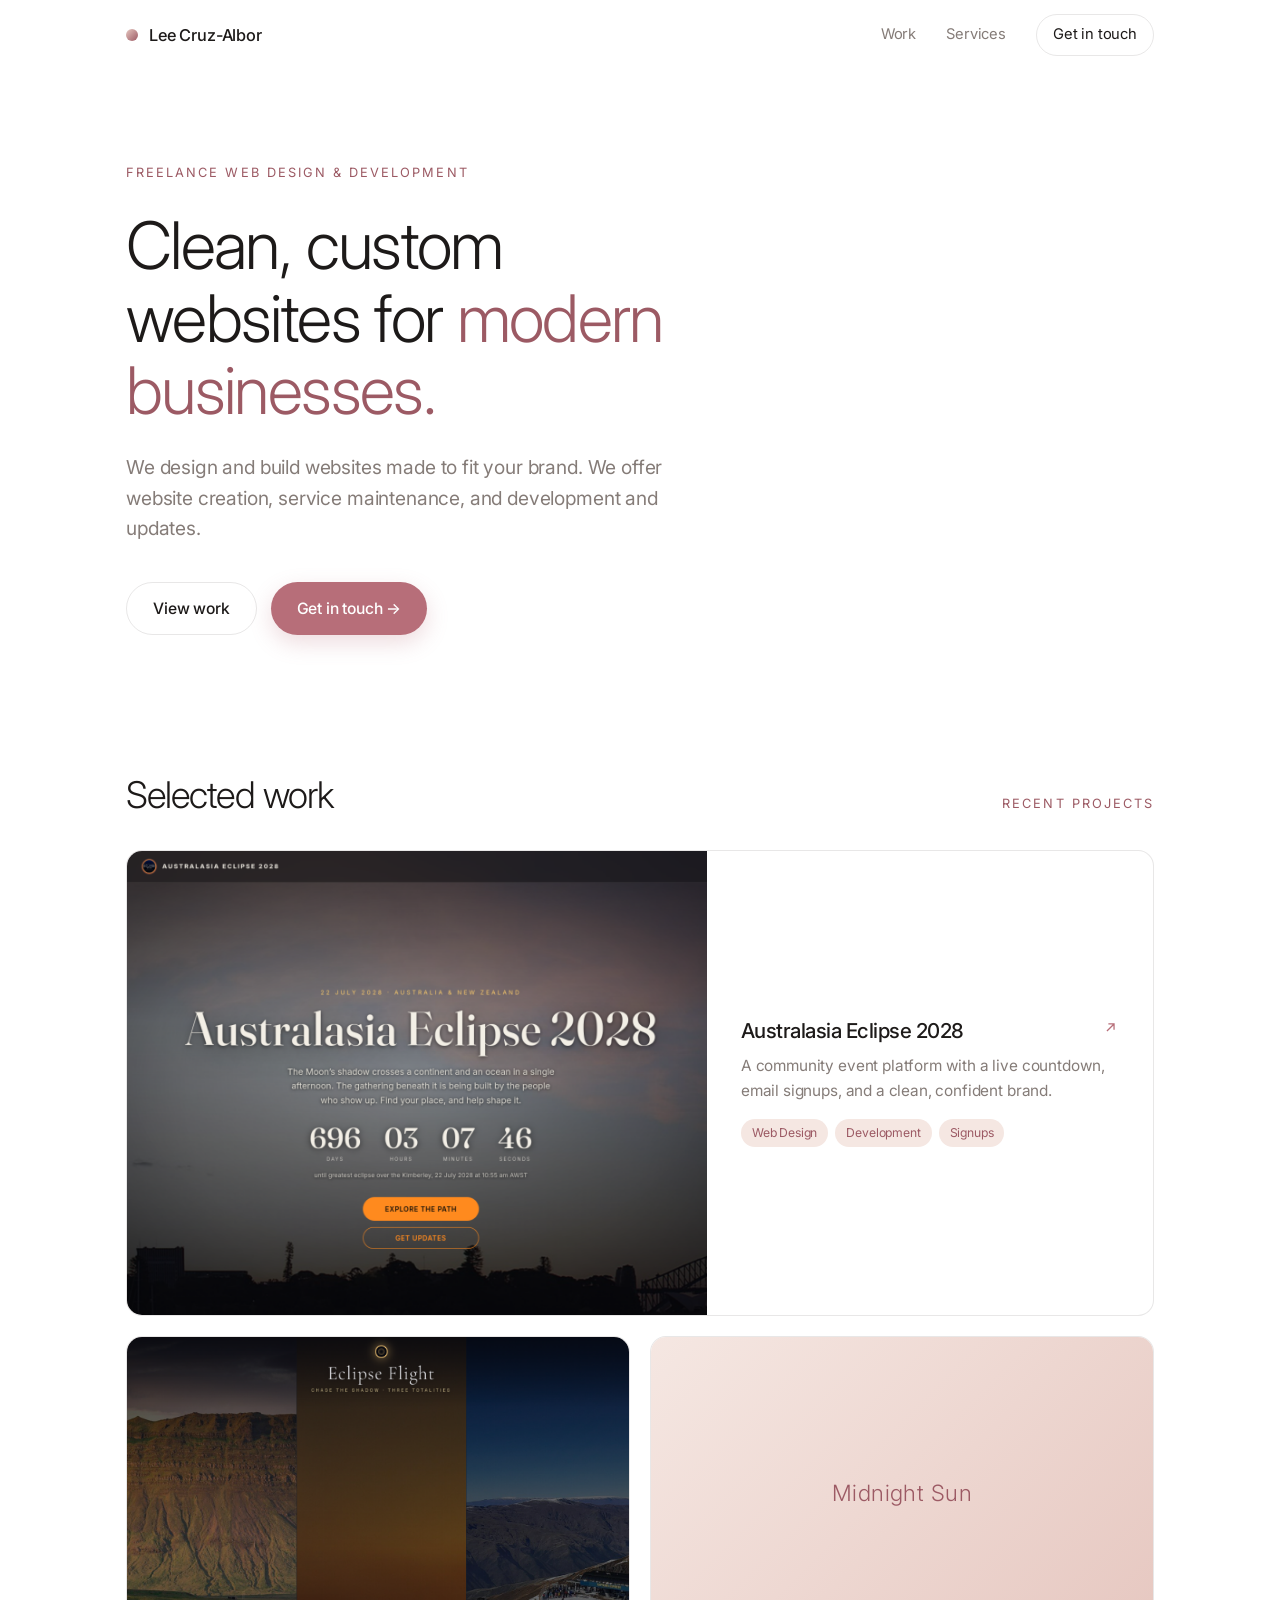
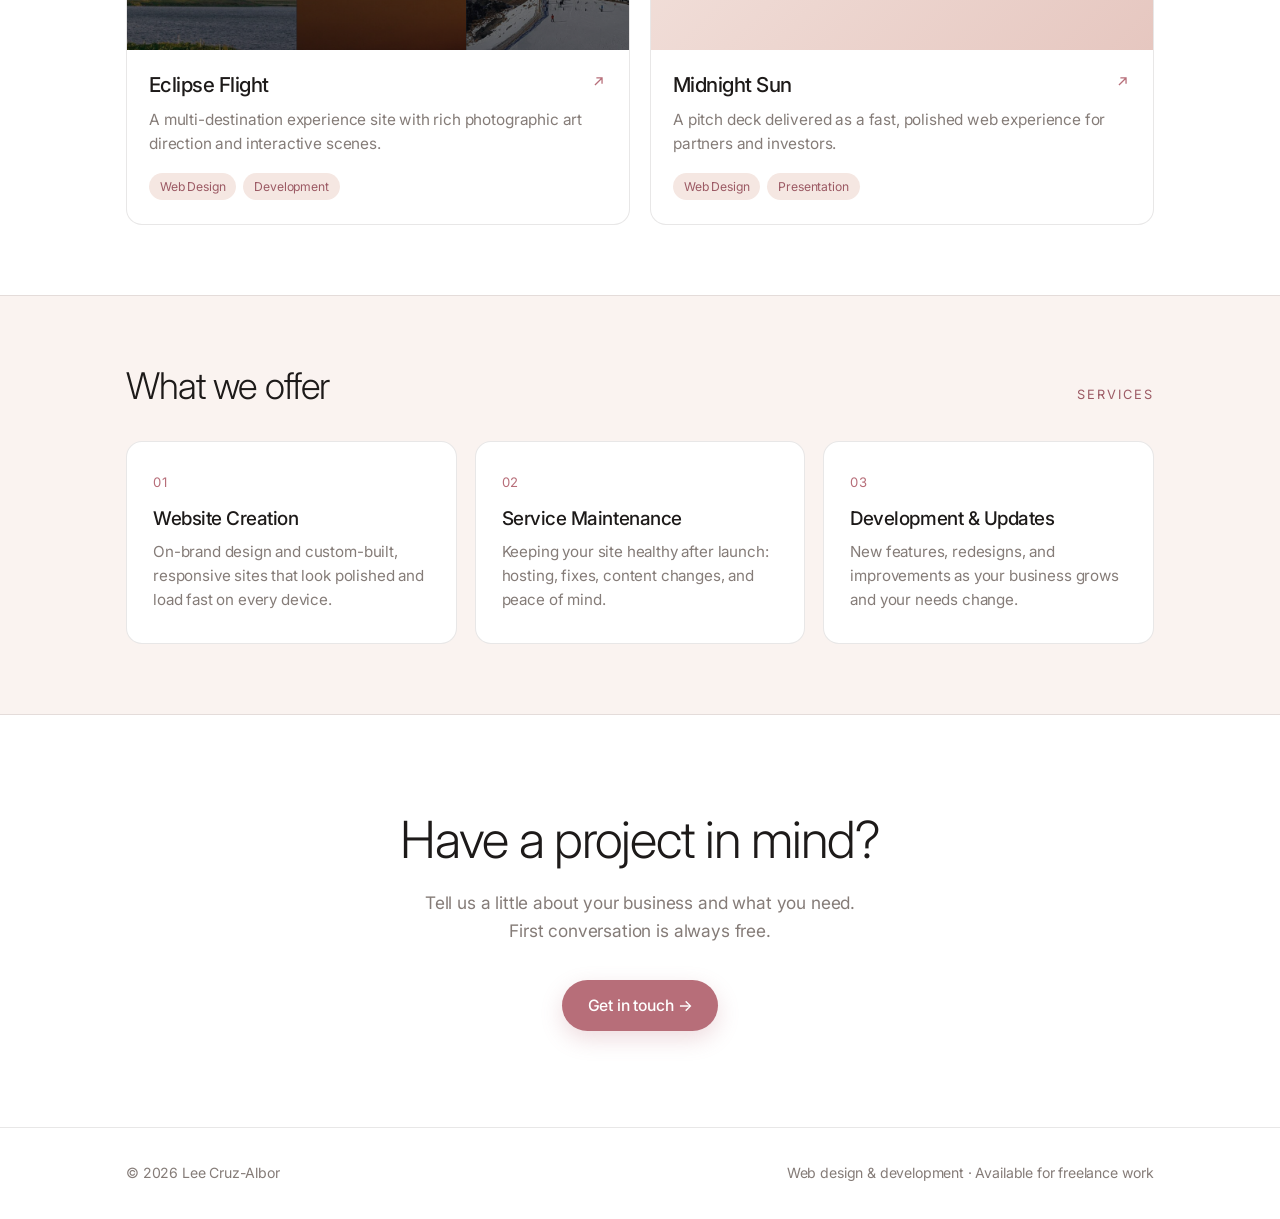
==== commit 8ad7cb7c: "Copy: services-led wording (creation, maintenance, development and updates)" ====
--- a/index.html
+++ b/index.html
@@ -138,7 +138,7 @@
     <div class="wrap">
       <div class="eyebrow">Freelance web design &amp; development</div>
       <h1 style="font-weight:300;">Clean, custom websites for <em>modern businesses.</em></h1>
-      <p>I design and build websites from scratch, thoughtful, fast, and made to fit your brand. One person, start to finish.</p>
+      <p>We design and build websites made to fit your brand. We offer website creation, service maintenance, and development and updates.</p>
       <div class="actions">
         <a href="#work" class="btn btn-line">View work</a>
         <a href="#contact" class="btn btn-primary">Get in touch →</a>
@@ -202,24 +202,24 @@
   <section class="services" id="services">
     <div class="wrap">
       <div class="sec-head reveal">
-        <h2>What I do</h2>
+        <h2>What we offer</h2>
         <span class="label">Services</span>
       </div>
       <div class="svc-grid">
         <div class="svc reveal">
           <div class="n">01</div>
-          <h3>Web Design</h3>
-          <p>On-brand layouts and visual identity that make your business look polished and trustworthy.</p>
+          <h3>Website Creation</h3>
+          <p>On-brand design and custom-built, responsive sites that look polished and load fast on every device.</p>
         </div>
         <div class="svc reveal">
           <div class="n">02</div>
-          <h3>Development</h3>
-          <p>Custom-built, responsive sites that load fast and work cleanly on every device.</p>
+          <h3>Service Maintenance</h3>
+          <p>Keeping your site healthy after launch: hosting, fixes, content changes, and peace of mind.</p>
         </div>
         <div class="svc reveal">
           <div class="n">03</div>
-          <h3>Launch &amp; Care</h3>
-          <p>From going live to ongoing tweaks, I handle the whole thing and stick around after.</p>
+          <h3>Development &amp; Updates</h3>
+          <p>New features, redesigns, and improvements as your business grows and your needs change.</p>
         </div>
       </div>
     </div>
@@ -229,7 +229,7 @@
   <section class="contact" id="contact">
     <div class="wrap reveal">
       <h2>Have a project in mind?</h2>
-      <p>Tell me a little about your business and what you need. First conversation is always free.</p>
+      <p>Tell us a little about your business and what you need. First conversation is always free.</p>
       <a href="mailto:lenette.cruz@proton.me?subject=Website%20project%20enquiry" class="btn btn-primary">Get in touch →</a>
     </div>
   </section>
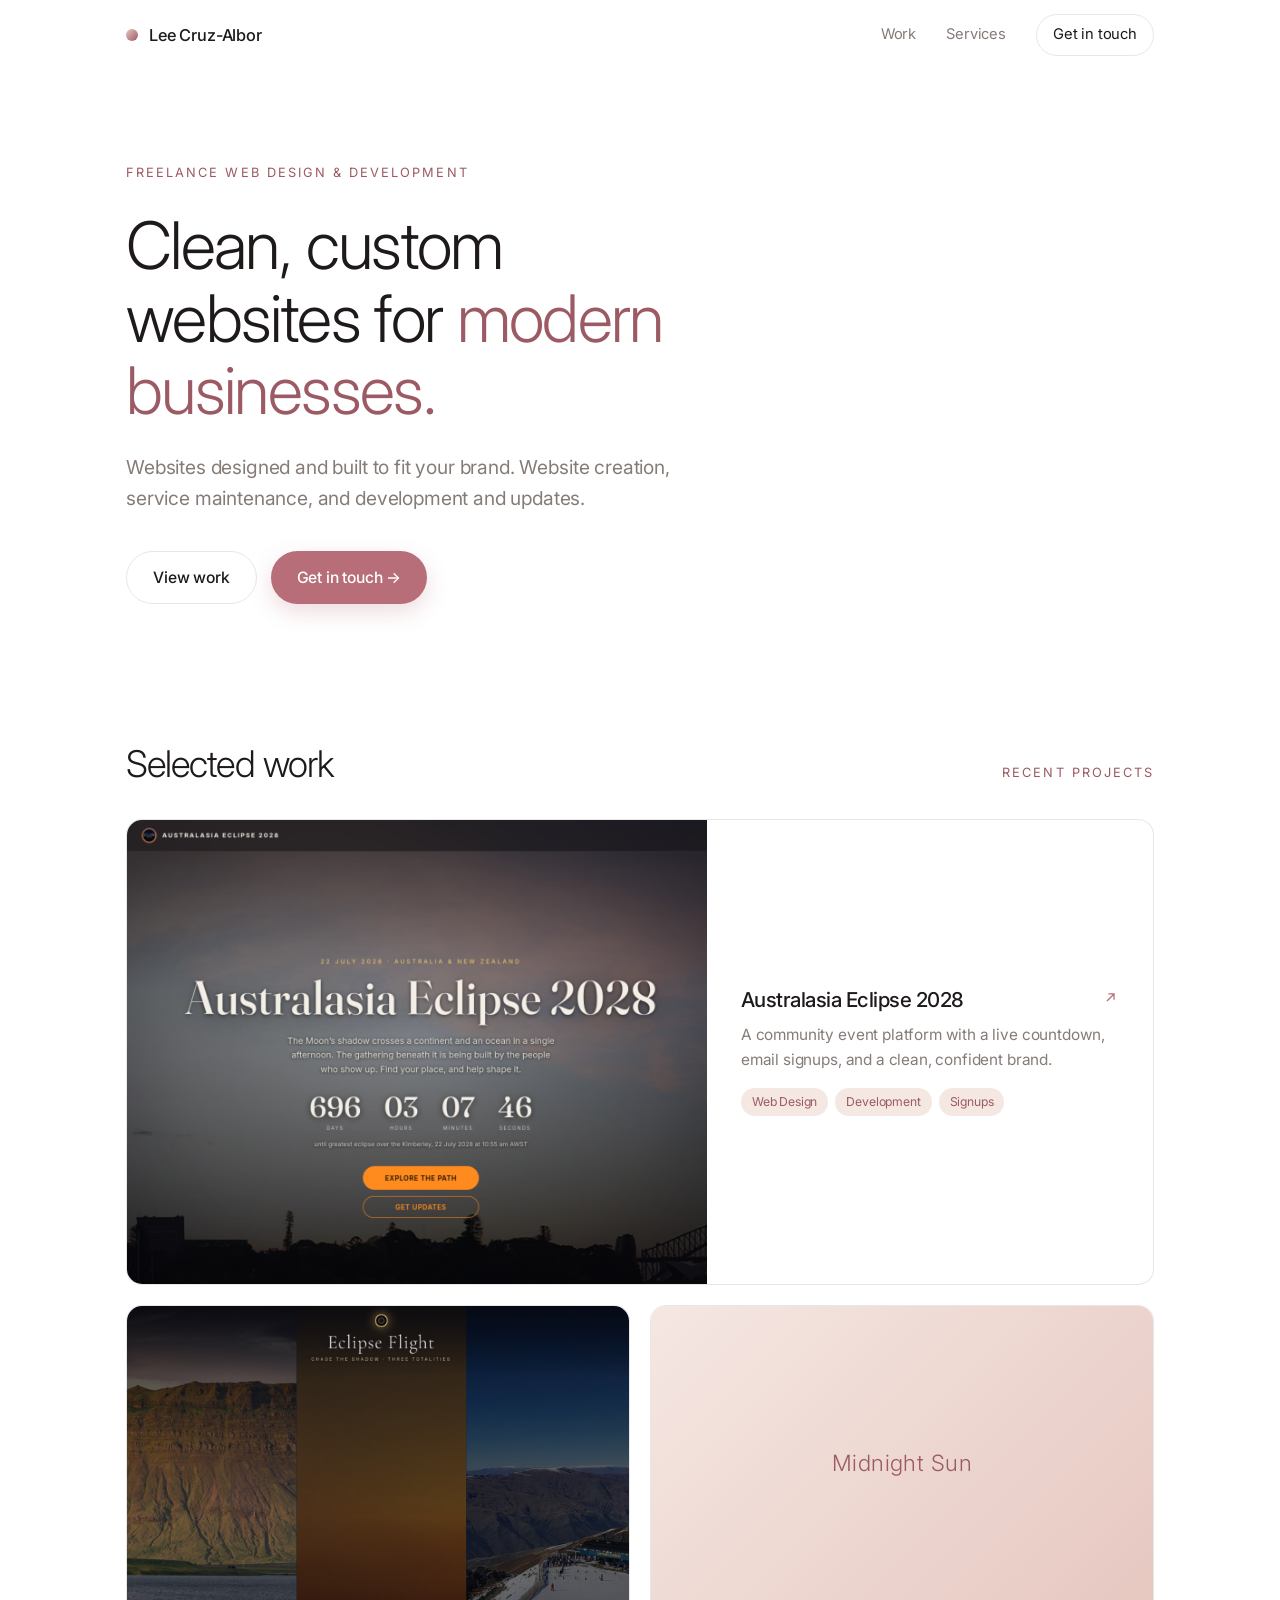
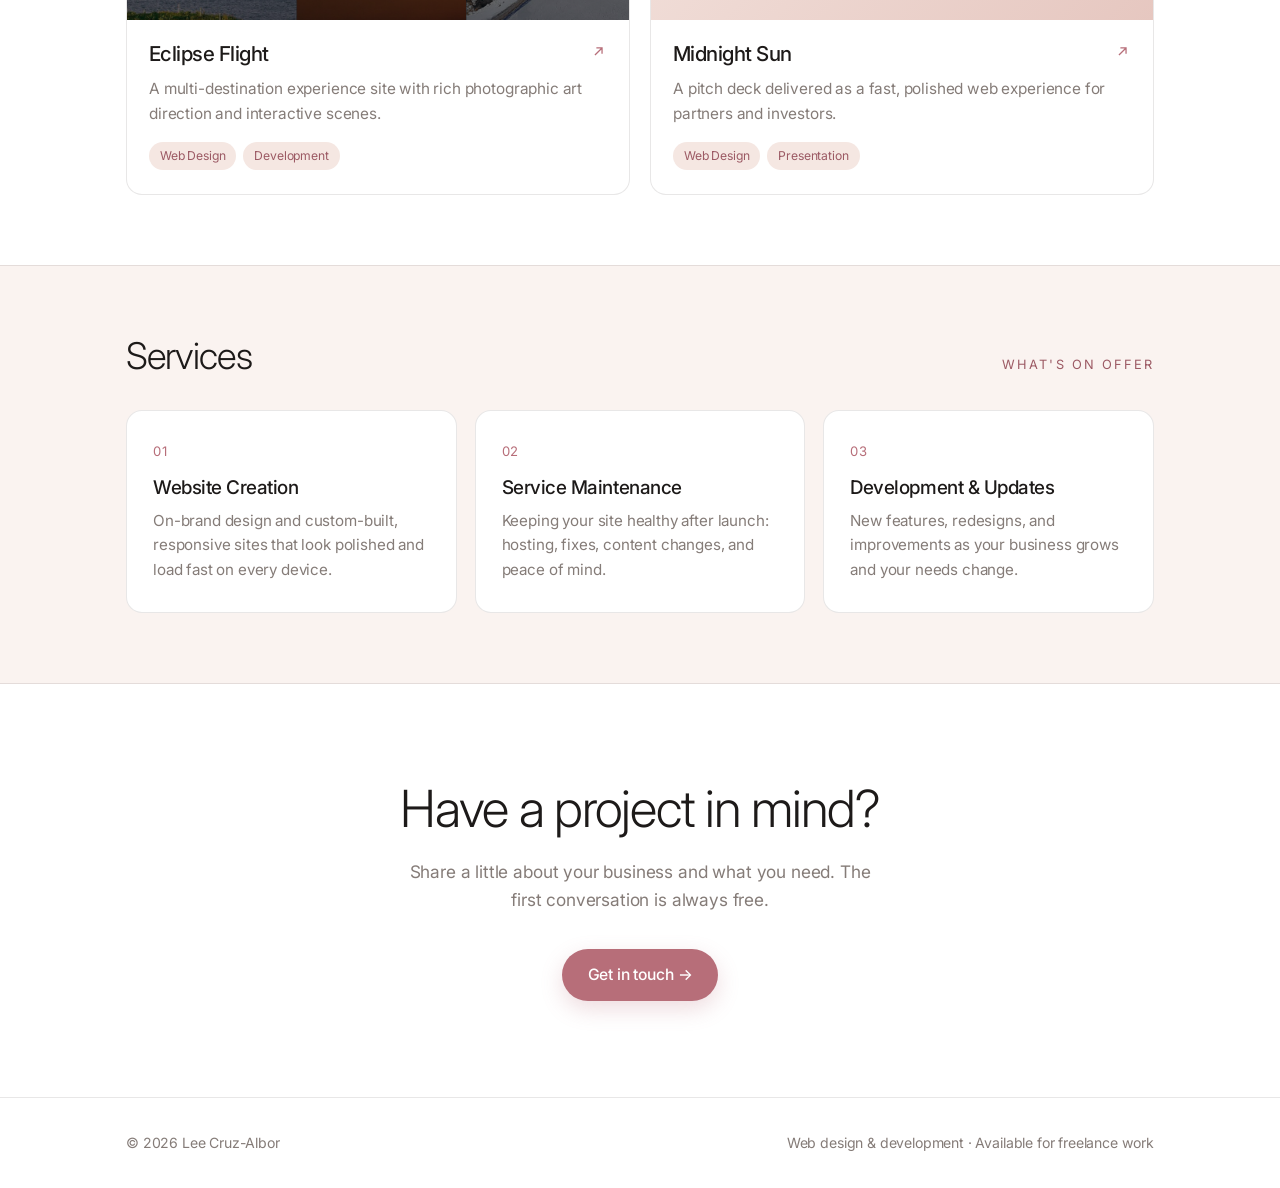
==== commit f80157a6: "Copy: neutral general voice" ====
--- a/index.html
+++ b/index.html
@@ -138,7 +138,7 @@
     <div class="wrap">
       <div class="eyebrow">Freelance web design &amp; development</div>
       <h1 style="font-weight:300;">Clean, custom websites for <em>modern businesses.</em></h1>
-      <p>We design and build websites made to fit your brand. We offer website creation, service maintenance, and development and updates.</p>
+      <p>Websites designed and built to fit your brand. Website creation, service maintenance, and development and updates.</p>
       <div class="actions">
         <a href="#work" class="btn btn-line">View work</a>
         <a href="#contact" class="btn btn-primary">Get in touch →</a>
@@ -202,8 +202,8 @@
   <section class="services" id="services">
     <div class="wrap">
       <div class="sec-head reveal">
-        <h2>What we offer</h2>
-        <span class="label">Services</span>
+        <h2>Services</h2>
+        <span class="label">What's on offer</span>
       </div>
       <div class="svc-grid">
         <div class="svc reveal">
@@ -229,7 +229,7 @@
   <section class="contact" id="contact">
     <div class="wrap reveal">
       <h2>Have a project in mind?</h2>
-      <p>Tell us a little about your business and what you need. First conversation is always free.</p>
+      <p>Share a little about your business and what you need. The first conversation is always free.</p>
       <a href="mailto:lenette.cruz@proton.me?subject=Website%20project%20enquiry" class="btn btn-primary">Get in touch →</a>
     </div>
   </section>
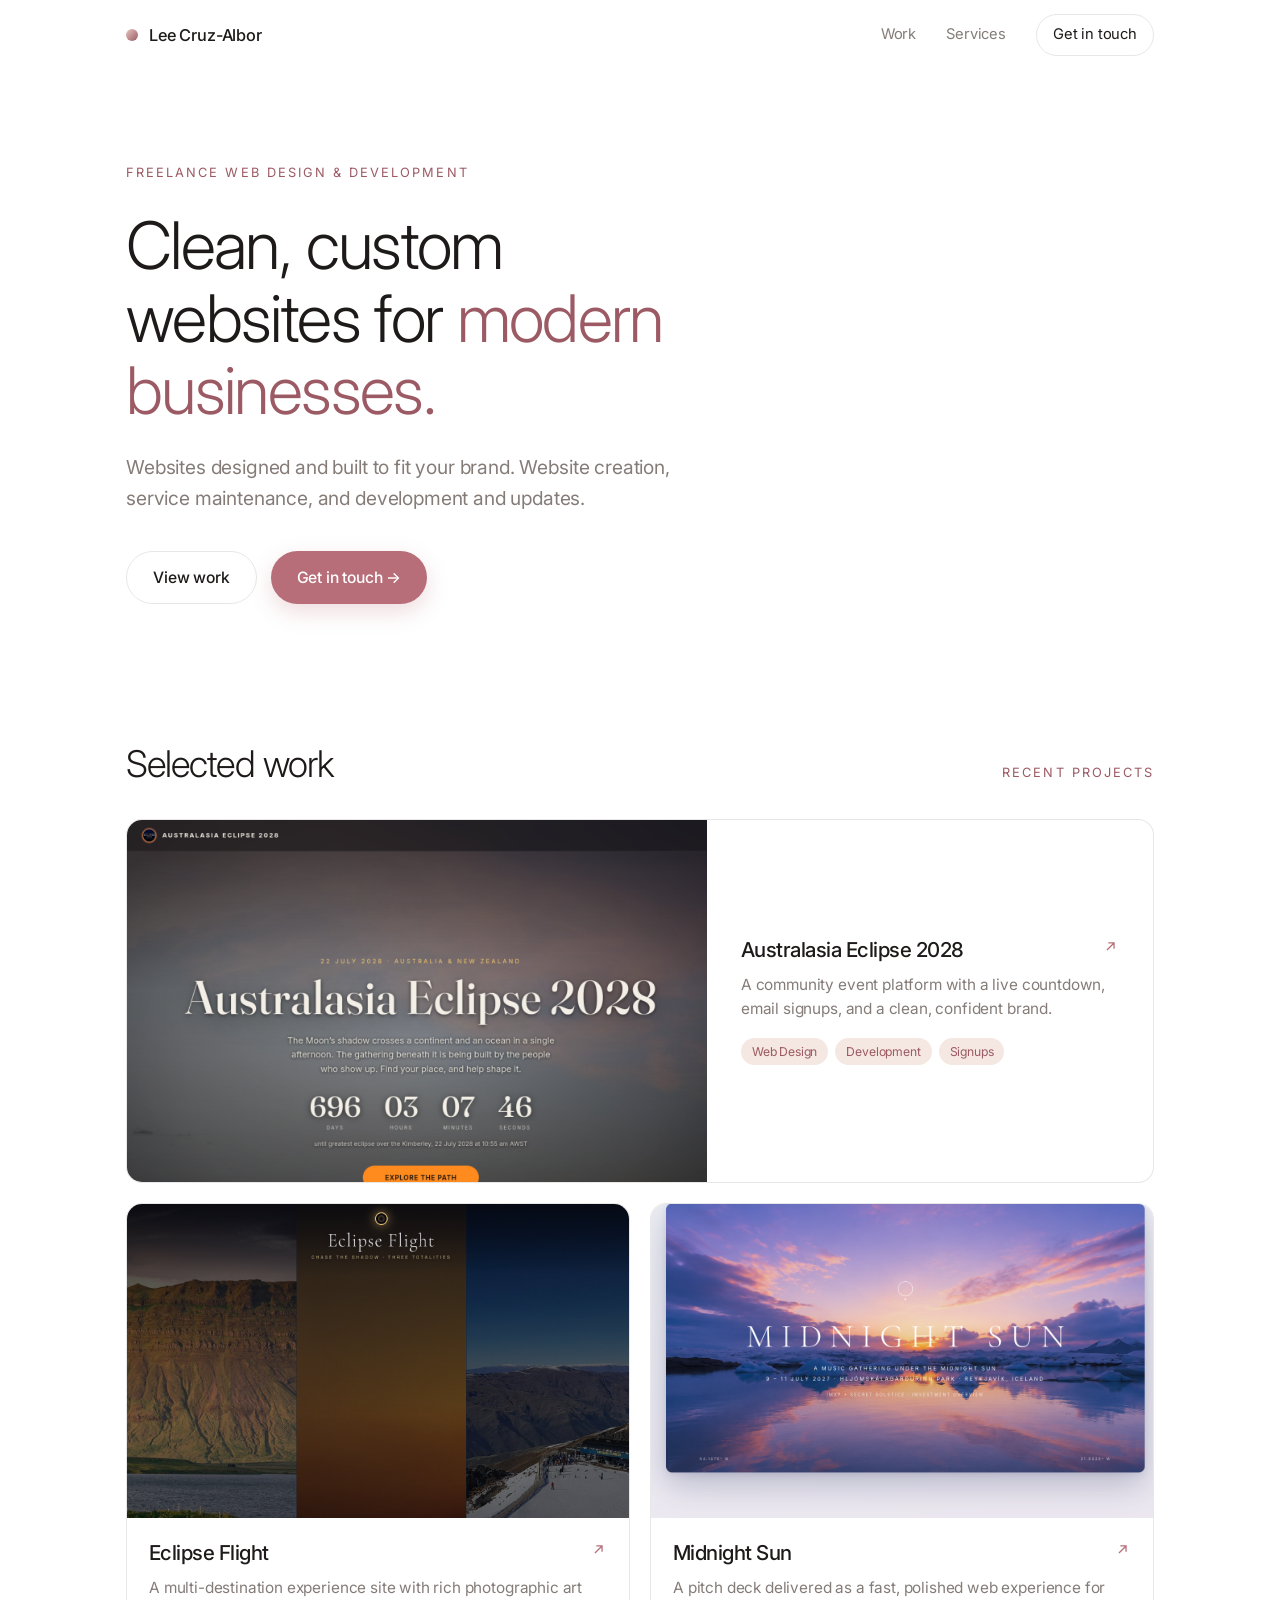
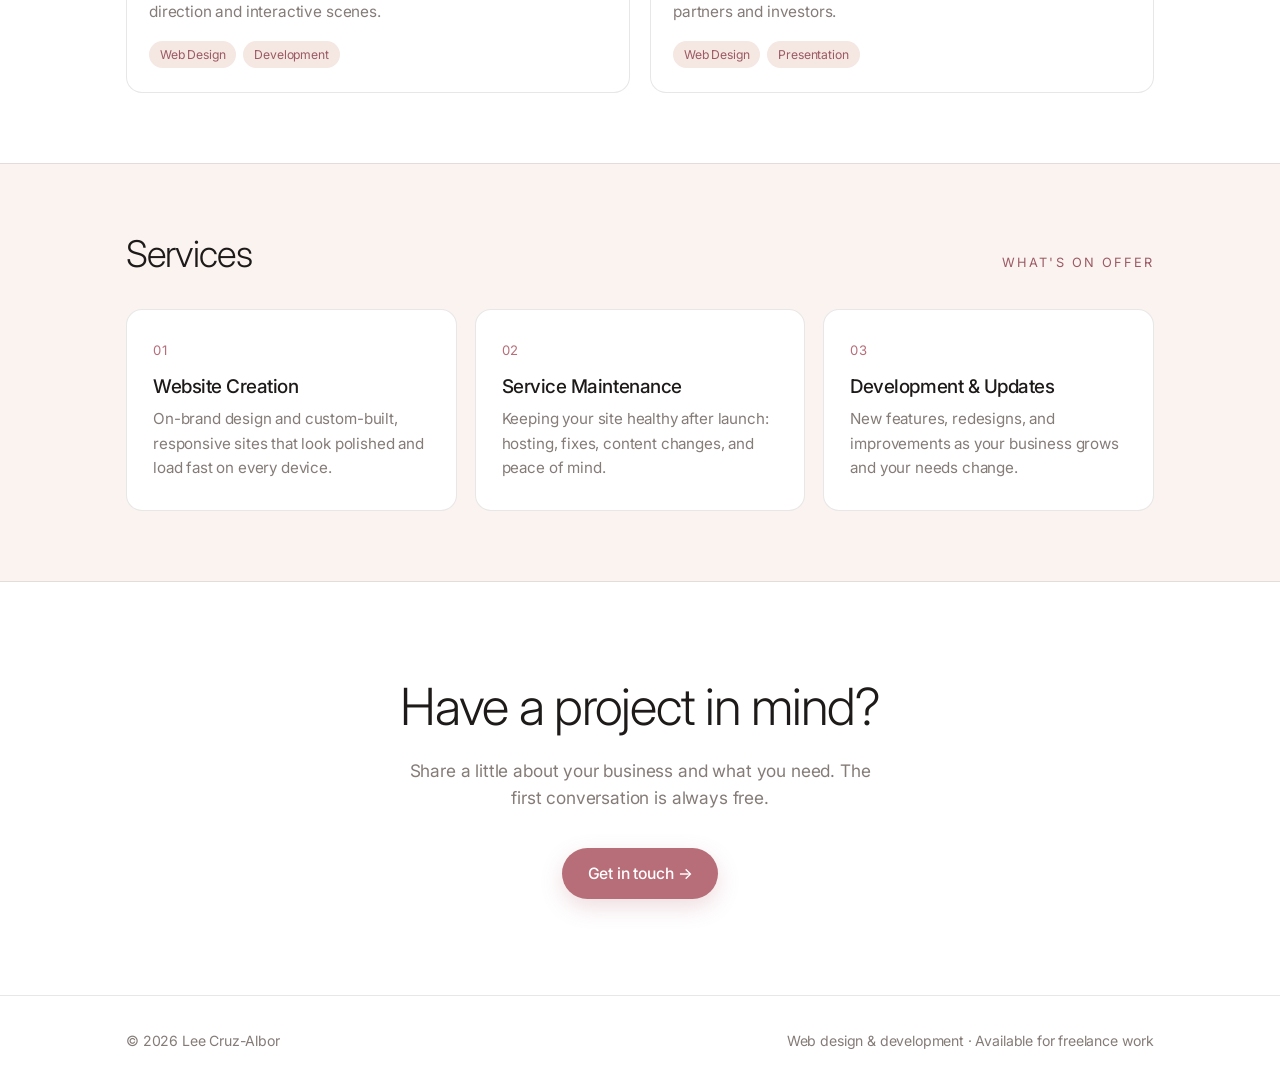
==== commit 04ea6bd1: "Midnight Sun: real cover, link to live deck URL" ====
--- a/index.html
+++ b/index.html
@@ -182,8 +182,8 @@
         </a>
 
         <!-- Tile 3 (placeholder until deck screenshot available) -->
-        <a class="tile reveal" href="https://deck.midnightsun.com" target="_blank" rel="noopener">
-          <div class="thumb placeholder"><span>Midnight Sun</span></div>
+        <a class="tile reveal" href="https://infin8lee.github.io/midnight-sun-deck/" target="_blank" rel="noopener">
+          <div class="thumb"><img src="assets/midnightsun.png" alt="Midnight Sun investor deck website" loading="lazy" /></div>
           <div class="meta">
             <div class="top">
               <h3>Midnight Sun</h3>
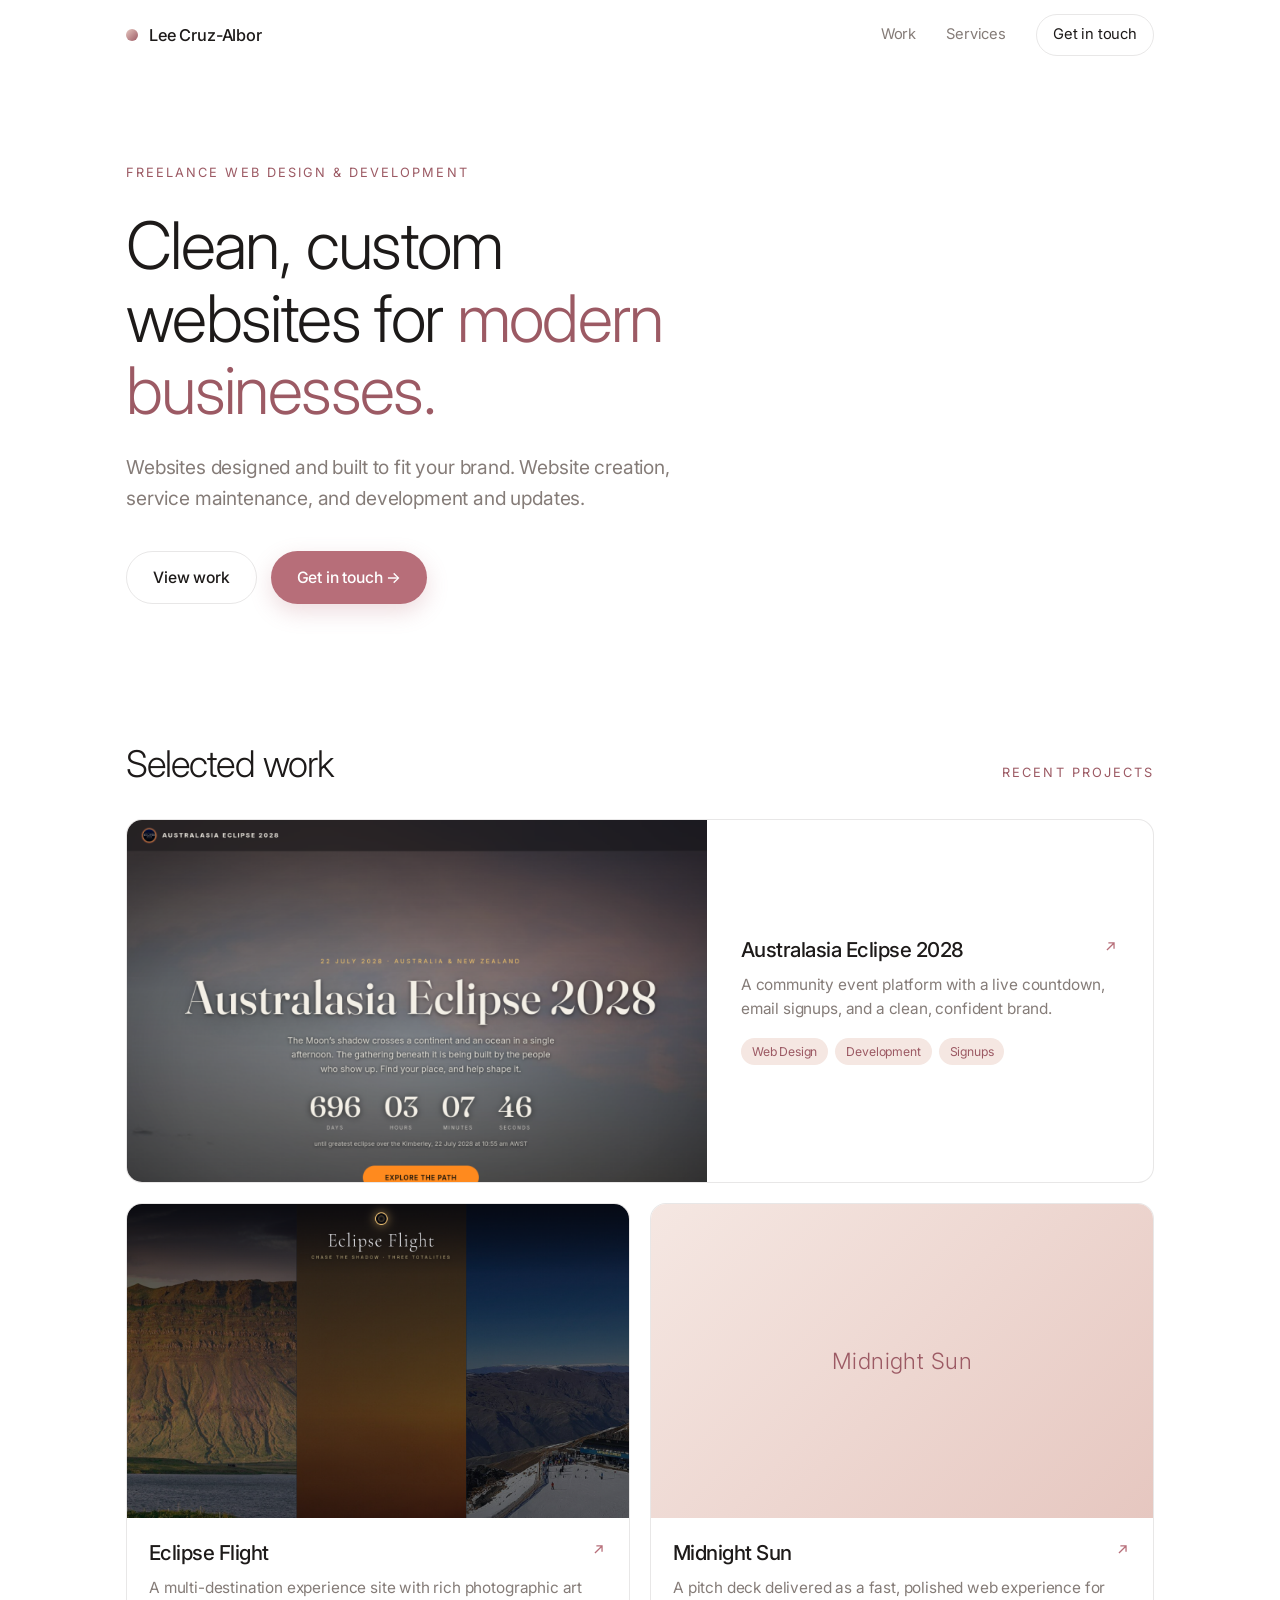
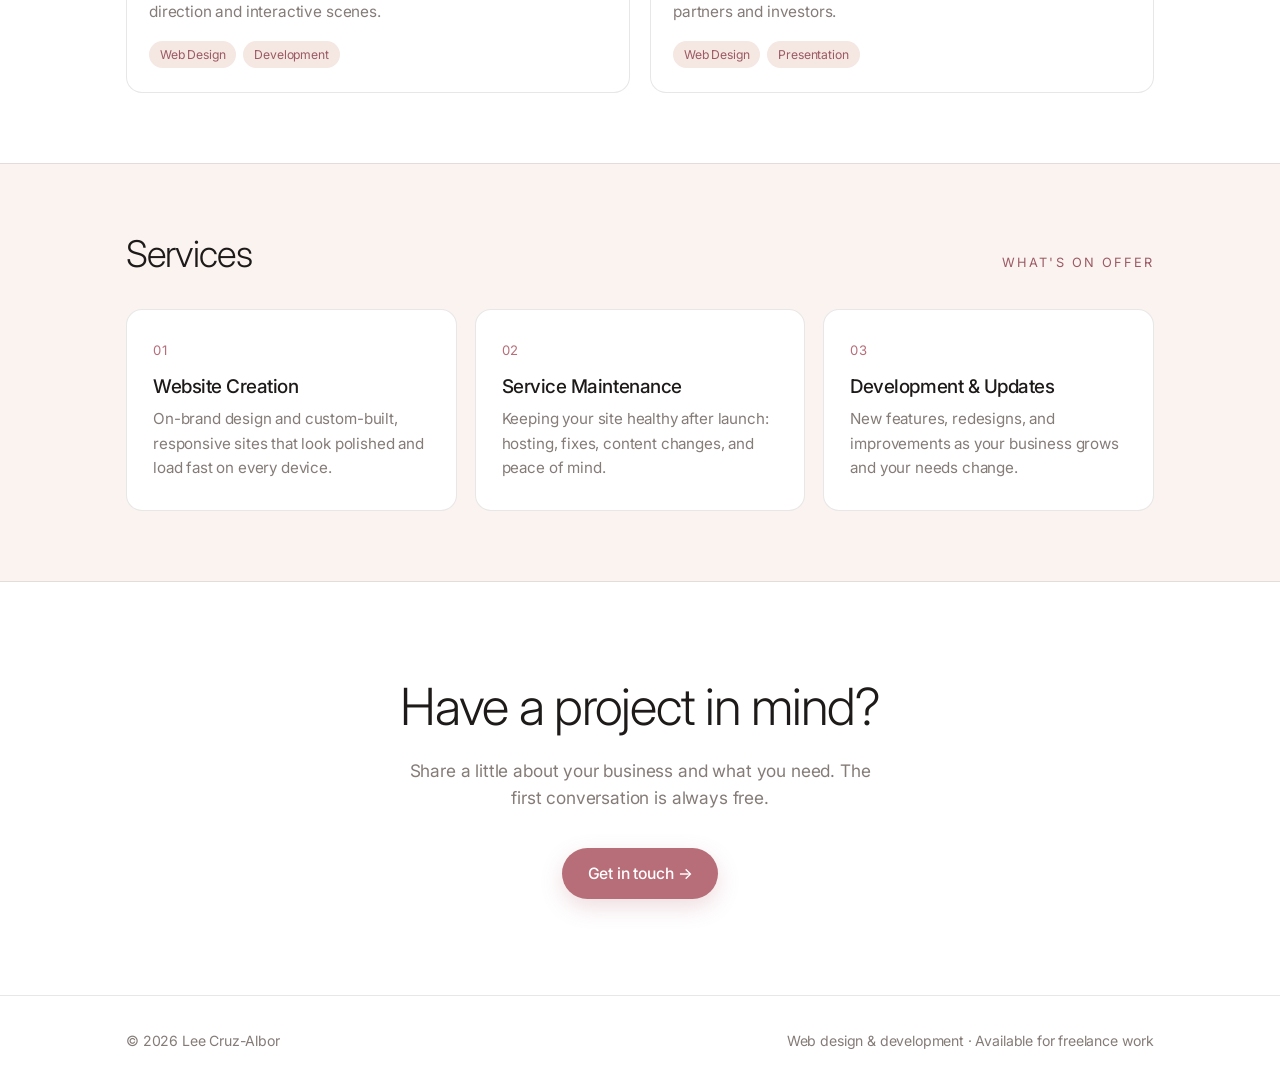
==== commit 4f472a8a: "Responsive: phone and tablet refinements, media-query scoped only" ====
--- a/index.html
+++ b/index.html
@@ -49,7 +49,10 @@
   .nav-links a:hover { color: var(--ink); }
   .nav-links .btn-sm { color: var(--ink); border: 1px solid var(--line); padding: 8px 16px; border-radius: 999px; transition: border-color .25s, background .25s; }
   .nav-links .btn-sm:hover { border-color: var(--rose); background: var(--rose-tint); }
-  @media (max-width: 680px){ .nav-links a:not(.btn-sm){ display: none; } }
+  @media (max-width: 680px){
+    .nav-links { gap: 16px; font-size: .86rem; }
+    .nav-links .btn-sm { padding: 7px 13px; }
+  }
 
   /* HERO */
   .hero { padding: 92px 0 70px; }
@@ -114,6 +117,42 @@
   footer { border-top: 1px solid var(--line); padding: 34px 0; }
   .foot { display: flex; align-items: center; justify-content: space-between; flex-wrap: wrap; gap: 12px; color: var(--muted); font-size: .88rem; }
 
+  /* ===== Tablet (<=1024px) ===== */
+  @media (max-width: 1024px) {
+    section { scroll-margin-top: 78px; }
+    .hero { padding: 72px 0 56px; }
+    .tiles { gap: 16px; }
+    .svc-grid { gap: 14px; }
+    .tiles .tile.feature .meta { padding: 28px; }
+  }
+  /* ===== Phone (<=680px) ===== */
+  @media (max-width: 680px) {
+    .wrap { padding: 0 18px; }
+    header.nav .nav-inner { height: 60px; }
+    .brand { font-size: .96rem; gap: 9px; }
+    section { padding: 52px 0; scroll-margin-top: 70px; }
+    .hero { padding: 48px 0 44px; }
+    .eyebrow { margin-bottom: 18px; font-size: .74rem; }
+    .hero p { margin-top: 18px; }
+    .hero .actions { margin-top: 28px; width: 100%; }
+    .hero .actions .btn { flex: 1 1 auto; justify-content: center; }
+    .sec-head { margin-bottom: 24px; }
+    .tile .meta { padding: 18px 16px 20px; }
+    .tile .meta h3 { font-size: 1.14rem; }
+    .tile .meta p { font-size: .92rem; margin: 8px 0 12px; }
+    .tiles .tile.feature .meta { padding: 20px 18px 22px; }
+    .svc { padding: 24px 20px; }
+    .contact { padding: 64px 0; }
+    .contact p { font-size: 1rem; margin-bottom: 28px; }
+    .contact .btn { width: 100%; justify-content: center; }
+    .foot { flex-direction: column; align-items: flex-start; gap: 6px; }
+  }
+  /* comfortable tap targets on touch devices */
+  @media (pointer: coarse) {
+    .nav-links a, .btn, .tile { -webkit-tap-highlight-color: rgba(183,110,121,.12); }
+    .tile:hover, .svc:hover, .btn:hover { transform: none; }
+  }
+
   .reveal { opacity: 0; transform: translateY(20px); transition: opacity .6s var(--ease), transform .6s var(--ease); }
   .reveal.in { opacity: 1; transform: none; }
   @media (prefers-reduced-motion: reduce){ .reveal { opacity:1; transform:none; transition:none; } html{ scroll-behavior:auto; } }
@@ -182,8 +221,8 @@
         </a>
 
         <!-- Tile 3 (placeholder until deck screenshot available) -->
-        <a class="tile reveal" href="https://infin8lee.github.io/midnight-sun-deck/" target="_blank" rel="noopener">
-          <div class="thumb"><img src="assets/midnightsun.png" alt="Midnight Sun investor deck website" loading="lazy" /></div>
+        <a class="tile reveal" href="https://deck.midnightsun.com" target="_blank" rel="noopener">
+          <div class="thumb placeholder"><span>Midnight Sun</span></div>
           <div class="meta">
             <div class="top">
               <h3>Midnight Sun</h3>
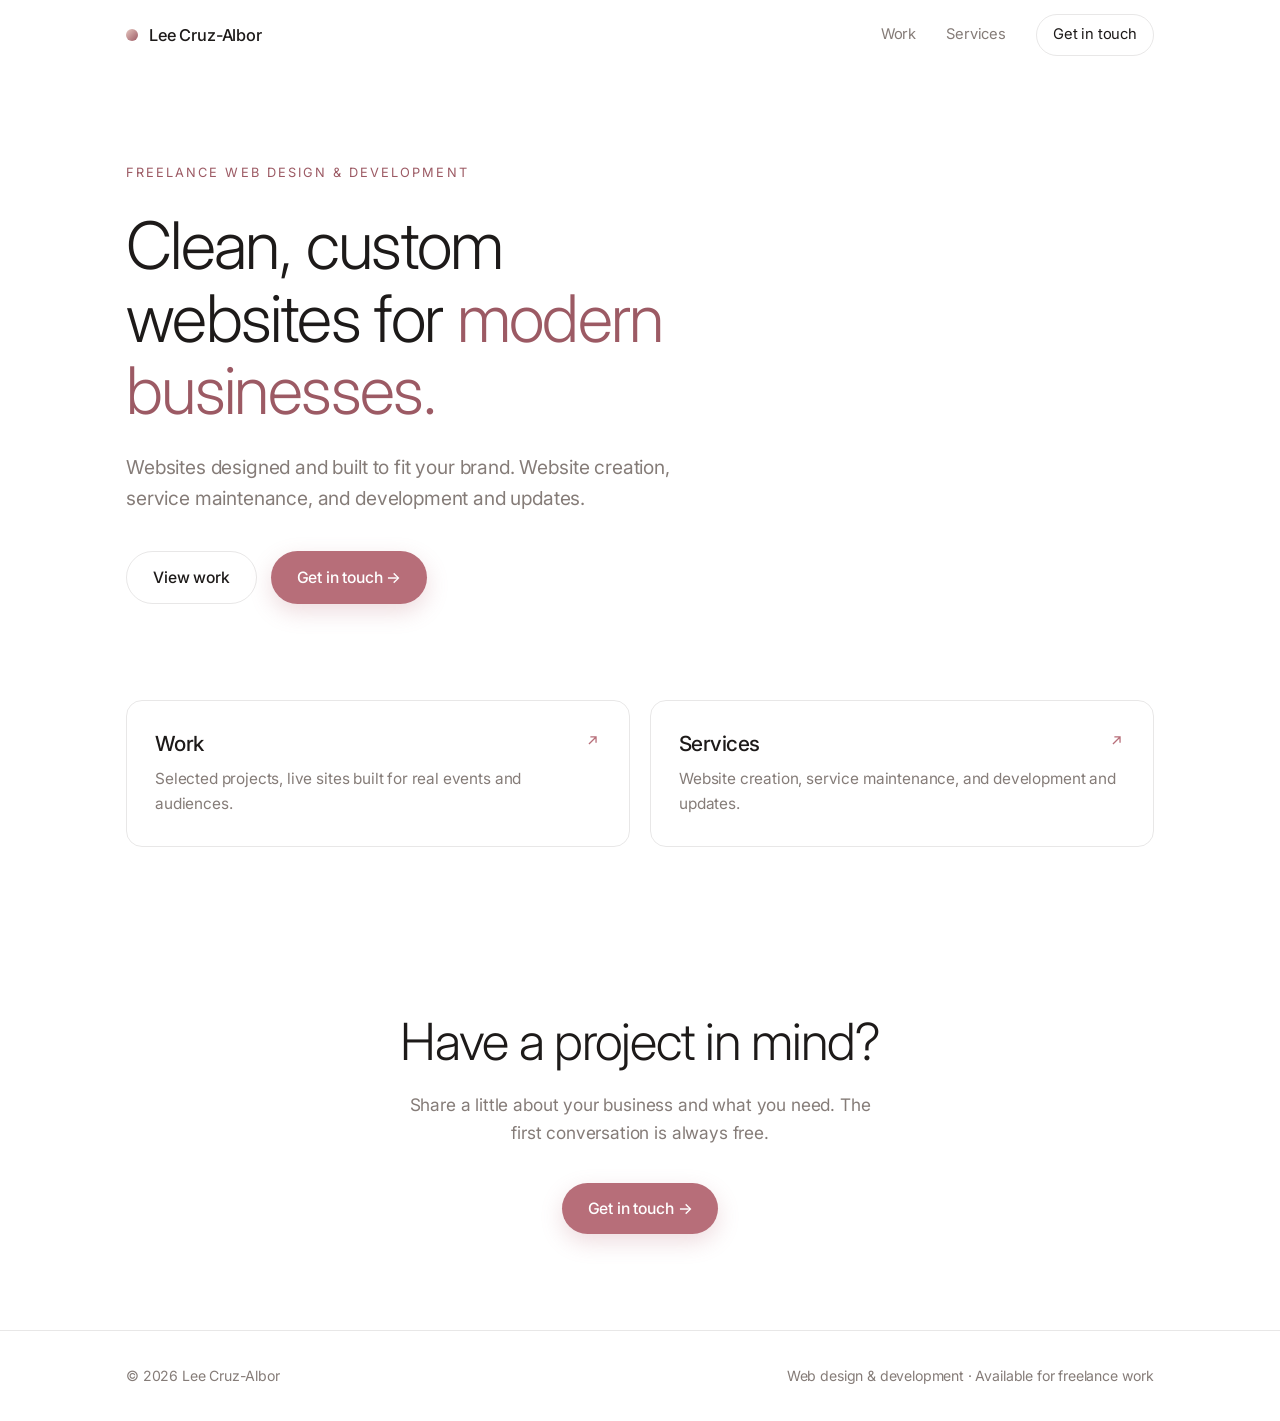
==== commit 5c345eff: "Split one-pager into Home, Work, and Services pages with shared stylesheet" ====
--- a/index.html
+++ b/index.html
@@ -4,267 +4,62 @@
 <meta charset="UTF-8" />
 <meta name="viewport" content="width=device-width, initial-scale=1.0" />
 <title>Lee Cruz-Albor — Web Design & Development</title>
-<meta name="description" content="Freelance web designer and developer. Clean, custom websites for businesses and brands." />
+<meta name="description" content="Freelance web design and development. Clean, custom websites for businesses and brands." />
 <meta property="og:title" content="Lee Cruz-Albor — Web Design & Development" />
-<meta property="og:description" content="Freelance web designer and developer. Clean, custom websites for businesses and brands." />
+<meta property="og:description" content="Freelance web design and development. Clean, custom websites for businesses and brands." />
 <meta property="og:type" content="website" />
 <link rel="preconnect" href="https://fonts.googleapis.com" />
 <link rel="preconnect" href="https://fonts.gstatic.com" crossorigin />
 <link href="https://fonts.googleapis.com/css2?family=Inter:wght@300;400;500;600&display=swap" rel="stylesheet" />
-<style>
-  :root {
-    --bg: #ffffff;
-    --blush: #faf3f0;
-    --ink: #1d1a19;
-    --muted: #857c78;
-    --line: rgba(29,26,25,0.10);
-    --rose: #b76e79;
-    --rose-deep: #9c5a64;
-    --rose-soft: #e6c7c0;
-    --rose-tint: #f5e7e2;
-    --radius: 16px;
-    --maxw: 1080px;
-    --ease: cubic-bezier(.22,.7,.2,1);
-  }
-  * { box-sizing: border-box; }
-  html { scroll-behavior: smooth; }
-  body {
-    margin: 0; background: var(--bg); color: var(--ink);
-    font-family: "Inter", system-ui, -apple-system, sans-serif;
-    font-weight: 400; line-height: 1.6; -webkit-font-smoothing: antialiased;
-    letter-spacing: -0.01em;
-  }
-  a { color: inherit; text-decoration: none; }
-  h1,h2,h3 { font-weight: 400; line-height: 1.1; margin: 0; letter-spacing: -0.025em; }
-  ::selection { background: var(--rose-soft); }
-  .wrap { max-width: var(--maxw); margin: 0 auto; padding: 0 26px; }
-
-  /* NAV */
-  header.nav { position: sticky; top: 0; z-index: 40; background: rgba(255,255,255,0.82); backdrop-filter: blur(12px); border-bottom: 1px solid transparent; transition: border-color .3s; }
-  header.nav.scrolled { border-bottom-color: var(--line); }
-  .nav-inner { display: flex; align-items: center; justify-content: space-between; height: 70px; }
-  .brand { display: flex; align-items: center; gap: 11px; font-weight: 500; font-size: 1.02rem; }
-  .brand .dot { width: 12px; height: 12px; border-radius: 50%; background: linear-gradient(135deg, var(--rose-soft), var(--rose-deep)); }
-  .nav-links { display: flex; align-items: center; gap: 30px; font-size: .92rem; color: var(--muted); }
-  .nav-links a:hover { color: var(--ink); }
-  .nav-links .btn-sm { color: var(--ink); border: 1px solid var(--line); padding: 8px 16px; border-radius: 999px; transition: border-color .25s, background .25s; }
-  .nav-links .btn-sm:hover { border-color: var(--rose); background: var(--rose-tint); }
-  @media (max-width: 680px){
-    .nav-links { gap: 16px; font-size: .86rem; }
-    .nav-links .btn-sm { padding: 7px 13px; }
-  }
-
-  /* HERO */
-  .hero { padding: 92px 0 70px; }
-  .eyebrow { font-size: .8rem; letter-spacing: .16em; text-transform: uppercase; color: var(--rose-deep); margin-bottom: 26px; }
-  .hero h1 { font-size: clamp(2.4rem, 6vw, 4.1rem); font-weight: 300; max-width: 15ch; }
-  .hero h1 em { font-style: normal; color: var(--rose-deep); }
-  .hero p { max-width: 46ch; color: var(--muted); font-size: clamp(1.02rem, 2vw, 1.2rem); margin: 26px 0 0; font-weight: 400; }
-  .hero .actions { margin-top: 38px; display: flex; gap: 14px; flex-wrap: wrap; }
-  .btn { display: inline-flex; align-items: center; gap: 9px; padding: 13px 26px; border-radius: 999px; font-size: .98rem; font-weight: 500; transition: transform .22s var(--ease), background .22s, box-shadow .22s, border-color .22s; }
-  .btn-primary { background: var(--rose); color: #fff; box-shadow: 0 8px 22px rgba(183,110,121,.24); }
-  .btn-primary:hover { background: var(--rose-deep); transform: translateY(-2px); box-shadow: 0 12px 28px rgba(156,90,100,.32); }
-  .btn-line { border: 1px solid var(--line); color: var(--ink); }
-  .btn-line:hover { border-color: var(--rose); transform: translateY(-2px); }
-
-  /* SECTION */
-  section { padding: 70px 0; }
-  .sec-head { display: flex; align-items: baseline; justify-content: space-between; gap: 20px; margin-bottom: 34px; flex-wrap: wrap; }
-  .sec-head h2 { font-size: clamp(1.6rem, 3.4vw, 2.3rem); font-weight: 300; }
-  .sec-head .label { font-size: .8rem; letter-spacing: .16em; text-transform: uppercase; color: var(--rose-deep); }
-
-  /* WORK TILES */
-  .tiles { display: grid; grid-template-columns: repeat(2, 1fr); gap: 20px; }
-  @media (max-width: 720px){ .tiles { grid-template-columns: 1fr; } }
-  .tile { display: block; border: 1px solid var(--line); border-radius: var(--radius); overflow: hidden; background: var(--bg); transition: transform .3s var(--ease), box-shadow .3s, border-color .3s; }
-  .tile:hover { transform: translateY(-4px); box-shadow: 0 16px 40px rgba(29,26,25,.09); border-color: var(--rose-soft); }
-  .tile .thumb { aspect-ratio: 16/10; overflow: hidden; background: var(--blush); position: relative; }
-  .tile .thumb img { width: 100%; height: 100%; object-fit: cover; object-position: top center; display: block; transition: transform .5s var(--ease); }
-  .tile:hover .thumb img { transform: scale(1.035); }
-  .tile .thumb.placeholder { display: grid; place-items: center; background: linear-gradient(135deg, var(--rose-tint), var(--rose-soft)); }
-  .tile .thumb.placeholder span { font-size: 1.4rem; color: var(--rose-deep); font-weight: 300; letter-spacing: .02em; }
-  .tile .meta { padding: 22px 22px 24px; }
-  .tile .meta .top { display: flex; align-items: center; justify-content: space-between; gap: 12px; }
-  .tile .meta h3 { font-size: 1.28rem; font-weight: 500; }
-  .tile .meta .arrow { color: var(--rose); transition: transform .25s var(--ease); }
-  .tile:hover .meta .arrow { transform: translate(3px,-3px); }
-  .tile .meta p { color: var(--muted); font-size: .96rem; margin: 10px 0 16px; }
-  .tile .tags { display: flex; flex-wrap: wrap; gap: 7px; }
-  .tile .tag { font-size: .76rem; color: var(--rose-deep); background: var(--rose-tint); padding: 4px 11px; border-radius: 999px; }
-
-  /* full-width first tile */
-  .tiles .tile.feature { grid-column: 1 / -1; display: grid; grid-template-columns: 1.3fr 1fr; }
-  .tiles .tile.feature .thumb { aspect-ratio: auto; height: 100%; min-height: 260px; }
-  .tiles .tile.feature .meta { display: flex; flex-direction: column; justify-content: center; padding: 34px; }
-  @media (max-width: 720px){ .tiles .tile.feature { grid-template-columns: 1fr; } .tiles .tile.feature .thumb { min-height: 200px; } }
-
-  /* SERVICES */
-  .services { background: var(--blush); border-top: 1px solid var(--line); border-bottom: 1px solid var(--line); }
-  .svc-grid { display: grid; grid-template-columns: repeat(3, 1fr); gap: 18px; }
-  @media (max-width: 720px){ .svc-grid { grid-template-columns: 1fr; } }
-  .svc { background: var(--bg); border: 1px solid var(--line); border-radius: var(--radius); padding: 30px 26px; transition: transform .28s var(--ease), border-color .28s; }
-  .svc:hover { transform: translateY(-3px); border-color: var(--rose-soft); }
-  .svc .n { font-size: .82rem; color: var(--rose); letter-spacing: .05em; margin-bottom: 16px; }
-  .svc h3 { font-size: 1.18rem; font-weight: 500; margin-bottom: 10px; }
-  .svc p { color: var(--muted); font-size: .95rem; margin: 0; }
-
-  /* CONTACT */
-  .contact { text-align: center; padding: 96px 0; }
-  .contact h2 { font-size: clamp(2rem, 5vw, 3.2rem); font-weight: 300; max-width: 18ch; margin: 0 auto 22px; }
-  .contact p { color: var(--muted); max-width: 42ch; margin: 0 auto 36px; font-size: 1.08rem; }
-
-  /* FOOTER */
-  footer { border-top: 1px solid var(--line); padding: 34px 0; }
-  .foot { display: flex; align-items: center; justify-content: space-between; flex-wrap: wrap; gap: 12px; color: var(--muted); font-size: .88rem; }
-
-  /* ===== Tablet (<=1024px) ===== */
-  @media (max-width: 1024px) {
-    section { scroll-margin-top: 78px; }
-    .hero { padding: 72px 0 56px; }
-    .tiles { gap: 16px; }
-    .svc-grid { gap: 14px; }
-    .tiles .tile.feature .meta { padding: 28px; }
-  }
-  /* ===== Phone (<=680px) ===== */
-  @media (max-width: 680px) {
-    .wrap { padding: 0 18px; }
-    header.nav .nav-inner { height: 60px; }
-    .brand { font-size: .96rem; gap: 9px; }
-    section { padding: 52px 0; scroll-margin-top: 70px; }
-    .hero { padding: 48px 0 44px; }
-    .eyebrow { margin-bottom: 18px; font-size: .74rem; }
-    .hero p { margin-top: 18px; }
-    .hero .actions { margin-top: 28px; width: 100%; }
-    .hero .actions .btn { flex: 1 1 auto; justify-content: center; }
-    .sec-head { margin-bottom: 24px; }
-    .tile .meta { padding: 18px 16px 20px; }
-    .tile .meta h3 { font-size: 1.14rem; }
-    .tile .meta p { font-size: .92rem; margin: 8px 0 12px; }
-    .tiles .tile.feature .meta { padding: 20px 18px 22px; }
-    .svc { padding: 24px 20px; }
-    .contact { padding: 64px 0; }
-    .contact p { font-size: 1rem; margin-bottom: 28px; }
-    .contact .btn { width: 100%; justify-content: center; }
-    .foot { flex-direction: column; align-items: flex-start; gap: 6px; }
-  }
-  /* comfortable tap targets on touch devices */
-  @media (pointer: coarse) {
-    .nav-links a, .btn, .tile { -webkit-tap-highlight-color: rgba(183,110,121,.12); }
-    .tile:hover, .svc:hover, .btn:hover { transform: none; }
-  }
-
-  .reveal { opacity: 0; transform: translateY(20px); transition: opacity .6s var(--ease), transform .6s var(--ease); }
-  .reveal.in { opacity: 1; transform: none; }
-  @media (prefers-reduced-motion: reduce){ .reveal { opacity:1; transform:none; transition:none; } html{ scroll-behavior:auto; } }
-</style>
+<link rel="stylesheet" href="styles.css" />
 </head>
 <body id="top">
 
 <header class="nav" id="nav">
   <div class="wrap nav-inner">
-    <a class="brand" href="#top"><span class="dot"></span> Lee Cruz-Albor</a>
+    <a class="brand" href="index.html"><span class="dot"></span> Lee Cruz-Albor</a>
     <nav class="nav-links">
-      <a href="#work">Work</a>
-      <a href="#services">Services</a>
+      <a href="work.html">Work</a>
+      <a href="services.html">Services</a>
       <a href="#contact" class="btn-sm">Get in touch</a>
     </nav>
   </div>
 </header>
 
 <main>
-  <!-- HERO -->
   <section class="hero">
     <div class="wrap">
       <div class="eyebrow">Freelance web design &amp; development</div>
       <h1 style="font-weight:300;">Clean, custom websites for <em>modern businesses.</em></h1>
       <p>Websites designed and built to fit your brand. Website creation, service maintenance, and development and updates.</p>
       <div class="actions">
-        <a href="#work" class="btn btn-line">View work</a>
+        <a href="work.html" class="btn btn-line">View work</a>
         <a href="#contact" class="btn btn-primary">Get in touch →</a>
       </div>
     </div>
   </section>
 
-  <!-- WORK -->
-  <section id="work">
+  <section style="padding-top: 0;">
     <div class="wrap">
-      <div class="sec-head reveal">
-        <h2>Selected work</h2>
-        <span class="label">Recent projects</span>
-      </div>
-      <div class="tiles">
-
-        <!-- Feature tile -->
-        <a class="tile feature reveal" href="https://australasiaeclipse.com" target="_blank" rel="noopener">
-          <div class="thumb"><img src="assets/australasia.png" alt="Australasia Eclipse 2028 website" loading="lazy" /></div>
-          <div class="meta">
-            <div class="top">
-              <h3>Australasia Eclipse 2028</h3>
-              <span class="arrow"><svg width="17" height="17" viewBox="0 0 24 24" fill="none" stroke="currentColor" stroke-width="1.8"><path d="M7 17 17 7M9 7h8v8"/></svg></span>
-            </div>
-            <p>A community event platform with a live countdown, email signups, and a clean, confident brand.</p>
-            <div class="tags"><span class="tag">Web Design</span><span class="tag">Development</span><span class="tag">Signups</span></div>
+      <div class="home-links">
+        <a class="home-link reveal" href="work.html">
+          <div class="top">
+            <h3>Work</h3>
+            <span class="arrow"><svg width="17" height="17" viewBox="0 0 24 24" fill="none" stroke="currentColor" stroke-width="1.8"><path d="M7 17 17 7M9 7h8v8"/></svg></span>
           </div>
+          <p>Selected projects, live sites built for real events and audiences.</p>
         </a>
-
-        <!-- Tile 2 -->
-        <a class="tile reveal" href="https://eclipseflight.com" target="_blank" rel="noopener">
-          <div class="thumb"><img src="assets/eclipseflight.png" alt="Eclipse Flight website" loading="lazy" /></div>
-          <div class="meta">
-            <div class="top">
-              <h3>Eclipse Flight</h3>
-              <span class="arrow"><svg width="17" height="17" viewBox="0 0 24 24" fill="none" stroke="currentColor" stroke-width="1.8"><path d="M7 17 17 7M9 7h8v8"/></svg></span>
-            </div>
-            <p>A multi-destination experience site with rich photographic art direction and interactive scenes.</p>
-            <div class="tags"><span class="tag">Web Design</span><span class="tag">Development</span></div>
+        <a class="home-link reveal" href="services.html">
+          <div class="top">
+            <h3>Services</h3>
+            <span class="arrow"><svg width="17" height="17" viewBox="0 0 24 24" fill="none" stroke="currentColor" stroke-width="1.8"><path d="M7 17 17 7M9 7h8v8"/></svg></span>
           </div>
+          <p>Website creation, service maintenance, and development and updates.</p>
         </a>
-
-        <!-- Tile 3 (placeholder until deck screenshot available) -->
-        <a class="tile reveal" href="https://deck.midnightsun.com" target="_blank" rel="noopener">
-          <div class="thumb placeholder"><span>Midnight Sun</span></div>
-          <div class="meta">
-            <div class="top">
-              <h3>Midnight Sun</h3>
-              <span class="arrow"><svg width="17" height="17" viewBox="0 0 24 24" fill="none" stroke="currentColor" stroke-width="1.8"><path d="M7 17 17 7M9 7h8v8"/></svg></span>
-            </div>
-            <p>A pitch deck delivered as a fast, polished web experience for partners and investors.</p>
-            <div class="tags"><span class="tag">Web Design</span><span class="tag">Presentation</span></div>
-          </div>
-        </a>
-
       </div>
     </div>
   </section>
 
-  <!-- SERVICES -->
-  <section class="services" id="services">
-    <div class="wrap">
-      <div class="sec-head reveal">
-        <h2>Services</h2>
-        <span class="label">What's on offer</span>
-      </div>
-      <div class="svc-grid">
-        <div class="svc reveal">
-          <div class="n">01</div>
-          <h3>Website Creation</h3>
-          <p>On-brand design and custom-built, responsive sites that look polished and load fast on every device.</p>
-        </div>
-        <div class="svc reveal">
-          <div class="n">02</div>
-          <h3>Service Maintenance</h3>
-          <p>Keeping your site healthy after launch: hosting, fixes, content changes, and peace of mind.</p>
-        </div>
-        <div class="svc reveal">
-          <div class="n">03</div>
-          <h3>Development &amp; Updates</h3>
-          <p>New features, redesigns, and improvements as your business grows and your needs change.</p>
-        </div>
-      </div>
-    </div>
-  </section>
-
-  <!-- CONTACT -->
   <section class="contact" id="contact">
     <div class="wrap reveal">
       <h2>Have a project in mind?</h2>
@@ -281,15 +76,6 @@
   </div>
 </footer>
 
-<script>
-  document.getElementById('yr').textContent = new Date().getFullYear();
-  const nav = document.getElementById('nav');
-  const onScroll = () => nav.classList.toggle('scrolled', window.scrollY > 12);
-  onScroll(); window.addEventListener('scroll', onScroll, { passive: true });
-  const io = new IntersectionObserver((es) => {
-    es.forEach((e) => { if (e.isIntersecting) { e.target.classList.add('in'); io.unobserve(e.target); } });
-  }, { threshold: 0.12 });
-  document.querySelectorAll('.reveal').forEach(el => io.observe(el));
-</script>
+<script src="site.js"></script>
 </body>
 </html>
--- a/styles.css
+++ b/styles.css
@@ -0,0 +1,161 @@
+  :root {
+    --bg: #ffffff;
+    --blush: #faf3f0;
+    --ink: #1d1a19;
+    --muted: #857c78;
+    --line: rgba(29,26,25,0.10);
+    --rose: #b76e79;
+    --rose-deep: #9c5a64;
+    --rose-soft: #e6c7c0;
+    --rose-tint: #f5e7e2;
+    --radius: 16px;
+    --maxw: 1080px;
+    --ease: cubic-bezier(.22,.7,.2,1);
+  }
+  * { box-sizing: border-box; }
+  html { scroll-behavior: smooth; }
+  body {
+    margin: 0; background: var(--bg); color: var(--ink);
+    font-family: "Inter", system-ui, -apple-system, sans-serif;
+    font-weight: 400; line-height: 1.6; -webkit-font-smoothing: antialiased;
+    letter-spacing: -0.01em;
+  }
+  a { color: inherit; text-decoration: none; }
+  h1,h2,h3 { font-weight: 400; line-height: 1.1; margin: 0; letter-spacing: -0.025em; }
+  ::selection { background: var(--rose-soft); }
+  .wrap { max-width: var(--maxw); margin: 0 auto; padding: 0 26px; }
+
+  /* NAV */
+  header.nav { position: sticky; top: 0; z-index: 40; background: rgba(255,255,255,0.82); backdrop-filter: blur(12px); border-bottom: 1px solid transparent; transition: border-color .3s; }
+  header.nav.scrolled { border-bottom-color: var(--line); }
+  .nav-inner { display: flex; align-items: center; justify-content: space-between; height: 70px; }
+  .brand { display: flex; align-items: center; gap: 11px; font-weight: 500; font-size: 1.02rem; }
+  .brand .dot { width: 12px; height: 12px; border-radius: 50%; background: linear-gradient(135deg, var(--rose-soft), var(--rose-deep)); }
+  .nav-links { display: flex; align-items: center; gap: 30px; font-size: .92rem; color: var(--muted); }
+  .nav-links a:hover { color: var(--ink); }
+  .nav-links .btn-sm { color: var(--ink); border: 1px solid var(--line); padding: 8px 16px; border-radius: 999px; transition: border-color .25s, background .25s; }
+  .nav-links .btn-sm:hover { border-color: var(--rose); background: var(--rose-tint); }
+  @media (max-width: 680px){
+    .nav-links { gap: 16px; font-size: .86rem; }
+    .nav-links .btn-sm { padding: 7px 13px; }
+  }
+
+  /* HERO */
+  .hero { padding: 92px 0 70px; }
+  .eyebrow { font-size: .8rem; letter-spacing: .16em; text-transform: uppercase; color: var(--rose-deep); margin-bottom: 26px; }
+  .hero h1 { font-size: clamp(2.4rem, 6vw, 4.1rem); font-weight: 300; max-width: 15ch; }
+  .hero h1 em { font-style: normal; color: var(--rose-deep); }
+  .hero p { max-width: 46ch; color: var(--muted); font-size: clamp(1.02rem, 2vw, 1.2rem); margin: 26px 0 0; font-weight: 400; }
+  .hero .actions { margin-top: 38px; display: flex; gap: 14px; flex-wrap: wrap; }
+  .btn { display: inline-flex; align-items: center; gap: 9px; padding: 13px 26px; border-radius: 999px; font-size: .98rem; font-weight: 500; transition: transform .22s var(--ease), background .22s, box-shadow .22s, border-color .22s; }
+  .btn-primary { background: var(--rose); color: #fff; box-shadow: 0 8px 22px rgba(183,110,121,.24); }
+  .btn-primary:hover { background: var(--rose-deep); transform: translateY(-2px); box-shadow: 0 12px 28px rgba(156,90,100,.32); }
+  .btn-line { border: 1px solid var(--line); color: var(--ink); }
+  .btn-line:hover { border-color: var(--rose); transform: translateY(-2px); }
+
+  /* SECTION */
+  section { padding: 70px 0; }
+  .sec-head { display: flex; align-items: baseline; justify-content: space-between; gap: 20px; margin-bottom: 34px; flex-wrap: wrap; }
+  .sec-head h2 { font-size: clamp(1.6rem, 3.4vw, 2.3rem); font-weight: 300; }
+  .sec-head .label { font-size: .8rem; letter-spacing: .16em; text-transform: uppercase; color: var(--rose-deep); }
+
+  /* WORK TILES */
+  .tiles { display: grid; grid-template-columns: repeat(2, 1fr); gap: 20px; }
+  @media (max-width: 720px){ .tiles { grid-template-columns: 1fr; } }
+  .tile { display: block; border: 1px solid var(--line); border-radius: var(--radius); overflow: hidden; background: var(--bg); transition: transform .3s var(--ease), box-shadow .3s, border-color .3s; }
+  .tile:hover { transform: translateY(-4px); box-shadow: 0 16px 40px rgba(29,26,25,.09); border-color: var(--rose-soft); }
+  .tile .thumb { aspect-ratio: 16/10; overflow: hidden; background: var(--blush); position: relative; }
+  .tile .thumb img { width: 100%; height: 100%; object-fit: cover; object-position: top center; display: block; transition: transform .5s var(--ease); }
+  .tile:hover .thumb img { transform: scale(1.035); }
+  .tile .thumb.placeholder { display: grid; place-items: center; background: linear-gradient(135deg, var(--rose-tint), var(--rose-soft)); }
+  .tile .thumb.placeholder span { font-size: 1.4rem; color: var(--rose-deep); font-weight: 300; letter-spacing: .02em; }
+  .tile .meta { padding: 22px 22px 24px; }
+  .tile .meta .top { display: flex; align-items: center; justify-content: space-between; gap: 12px; }
+  .tile .meta h3 { font-size: 1.28rem; font-weight: 500; }
+  .tile .meta .arrow { color: var(--rose); transition: transform .25s var(--ease); }
+  .tile:hover .meta .arrow { transform: translate(3px,-3px); }
+  .tile .meta p { color: var(--muted); font-size: .96rem; margin: 10px 0 16px; }
+  .tile .tags { display: flex; flex-wrap: wrap; gap: 7px; }
+  .tile .tag { font-size: .76rem; color: var(--rose-deep); background: var(--rose-tint); padding: 4px 11px; border-radius: 999px; }
+
+  /* full-width first tile */
+  .tiles .tile.feature { grid-column: 1 / -1; display: grid; grid-template-columns: 1.3fr 1fr; }
+  .tiles .tile.feature .thumb { aspect-ratio: auto; height: 100%; min-height: 260px; }
+  .tiles .tile.feature .meta { display: flex; flex-direction: column; justify-content: center; padding: 34px; }
+  @media (max-width: 720px){ .tiles .tile.feature { grid-template-columns: 1fr; } .tiles .tile.feature .thumb { min-height: 200px; } }
+
+  /* SERVICES */
+  .services { background: var(--blush); border-top: 1px solid var(--line); border-bottom: 1px solid var(--line); }
+  .svc-grid { display: grid; grid-template-columns: repeat(3, 1fr); gap: 18px; }
+  @media (max-width: 720px){ .svc-grid { grid-template-columns: 1fr; } }
+  .svc { background: var(--bg); border: 1px solid var(--line); border-radius: var(--radius); padding: 30px 26px; transition: transform .28s var(--ease), border-color .28s; }
+  .svc:hover { transform: translateY(-3px); border-color: var(--rose-soft); }
+  .svc .n { font-size: .82rem; color: var(--rose); letter-spacing: .05em; margin-bottom: 16px; }
+  .svc h3 { font-size: 1.18rem; font-weight: 500; margin-bottom: 10px; }
+  .svc p { color: var(--muted); font-size: .95rem; margin: 0; }
+
+  /* CONTACT */
+  .contact { text-align: center; padding: 96px 0; }
+  .contact h2 { font-size: clamp(2rem, 5vw, 3.2rem); font-weight: 300; max-width: 18ch; margin: 0 auto 22px; }
+  .contact p { color: var(--muted); max-width: 42ch; margin: 0 auto 36px; font-size: 1.08rem; }
+
+  /* FOOTER */
+  footer { border-top: 1px solid var(--line); padding: 34px 0; }
+  .foot { display: flex; align-items: center; justify-content: space-between; flex-wrap: wrap; gap: 12px; color: var(--muted); font-size: .88rem; }
+
+  /* ===== Tablet (<=1024px) ===== */
+  @media (max-width: 1024px) {
+    section { scroll-margin-top: 78px; }
+    .hero { padding: 72px 0 56px; }
+    .tiles { gap: 16px; }
+    .svc-grid { gap: 14px; }
+    .tiles .tile.feature .meta { padding: 28px; }
+  }
+  /* ===== Phone (<=680px) ===== */
+  @media (max-width: 680px) {
+    .wrap { padding: 0 18px; }
+    header.nav .nav-inner { height: 60px; }
+    .brand { font-size: .96rem; gap: 9px; }
+    section { padding: 52px 0; scroll-margin-top: 70px; }
+    .hero { padding: 48px 0 44px; }
+    .eyebrow { margin-bottom: 18px; font-size: .74rem; }
+    .hero p { margin-top: 18px; }
+    .hero .actions { margin-top: 28px; width: 100%; }
+    .hero .actions .btn { flex: 1 1 auto; justify-content: center; }
+    .sec-head { margin-bottom: 24px; }
+    .tile .meta { padding: 18px 16px 20px; }
+    .tile .meta h3 { font-size: 1.14rem; }
+    .tile .meta p { font-size: .92rem; margin: 8px 0 12px; }
+    .tiles .tile.feature .meta { padding: 20px 18px 22px; }
+    .svc { padding: 24px 20px; }
+    .contact { padding: 64px 0; }
+    .contact p { font-size: 1rem; margin-bottom: 28px; }
+    .contact .btn { width: 100%; justify-content: center; }
+    .foot { flex-direction: column; align-items: flex-start; gap: 6px; }
+  }
+  /* comfortable tap targets on touch devices */
+  @media (pointer: coarse) {
+    .nav-links a, .btn, .tile { -webkit-tap-highlight-color: rgba(183,110,121,.12); }
+    .tile:hover, .svc:hover, .btn:hover { transform: none; }
+  }
+
+  .reveal { opacity: 0; transform: translateY(20px); transition: opacity .6s var(--ease), transform .6s var(--ease); }
+  .reveal.in { opacity: 1; transform: none; }
+  @media (prefers-reduced-motion: reduce){ .reveal { opacity:1; transform:none; transition:none; } html{ scroll-behavior:auto; } }
+/* ===== Multi-page additions ===== */
+.nav-links a.active { color: var(--ink); }
+.nav-links a.active:not(.btn-sm) { border-bottom: 2px solid var(--rose); padding-bottom: 2px; }
+.page-hero { padding: 72px 0 10px; }
+.page-hero .eyebrow { margin-bottom: 18px; }
+.page-hero h1 { font-size: clamp(2rem, 5vw, 3.2rem); font-weight: 300; }
+.page-hero p { max-width: 52ch; color: var(--muted); font-size: 1.06rem; margin: 18px 0 0; }
+.home-links { display: grid; grid-template-columns: 1fr 1fr; gap: 20px; margin-top: 26px; }
+@media (max-width: 680px){ .home-links { grid-template-columns: 1fr; } .page-hero { padding: 48px 0 6px; } }
+.home-link { border: 1px solid var(--line); border-radius: var(--radius); padding: 30px 28px; transition: transform .28s var(--ease), border-color .28s, box-shadow .28s; display: block; }
+.home-link:hover { transform: translateY(-3px); border-color: var(--rose-soft); box-shadow: 0 14px 34px rgba(29,26,25,.07); }
+.home-link .top { display: flex; align-items: center; justify-content: space-between; }
+.home-link h3 { font-size: 1.3rem; font-weight: 500; }
+.home-link .arrow { color: var(--rose); transition: transform .25s var(--ease); }
+.home-link:hover .arrow { transform: translate(3px,-3px); }
+.home-link p { color: var(--muted); font-size: .96rem; margin: 10px 0 0; }
+@media (pointer: coarse){ .home-link:hover { transform: none; } }
